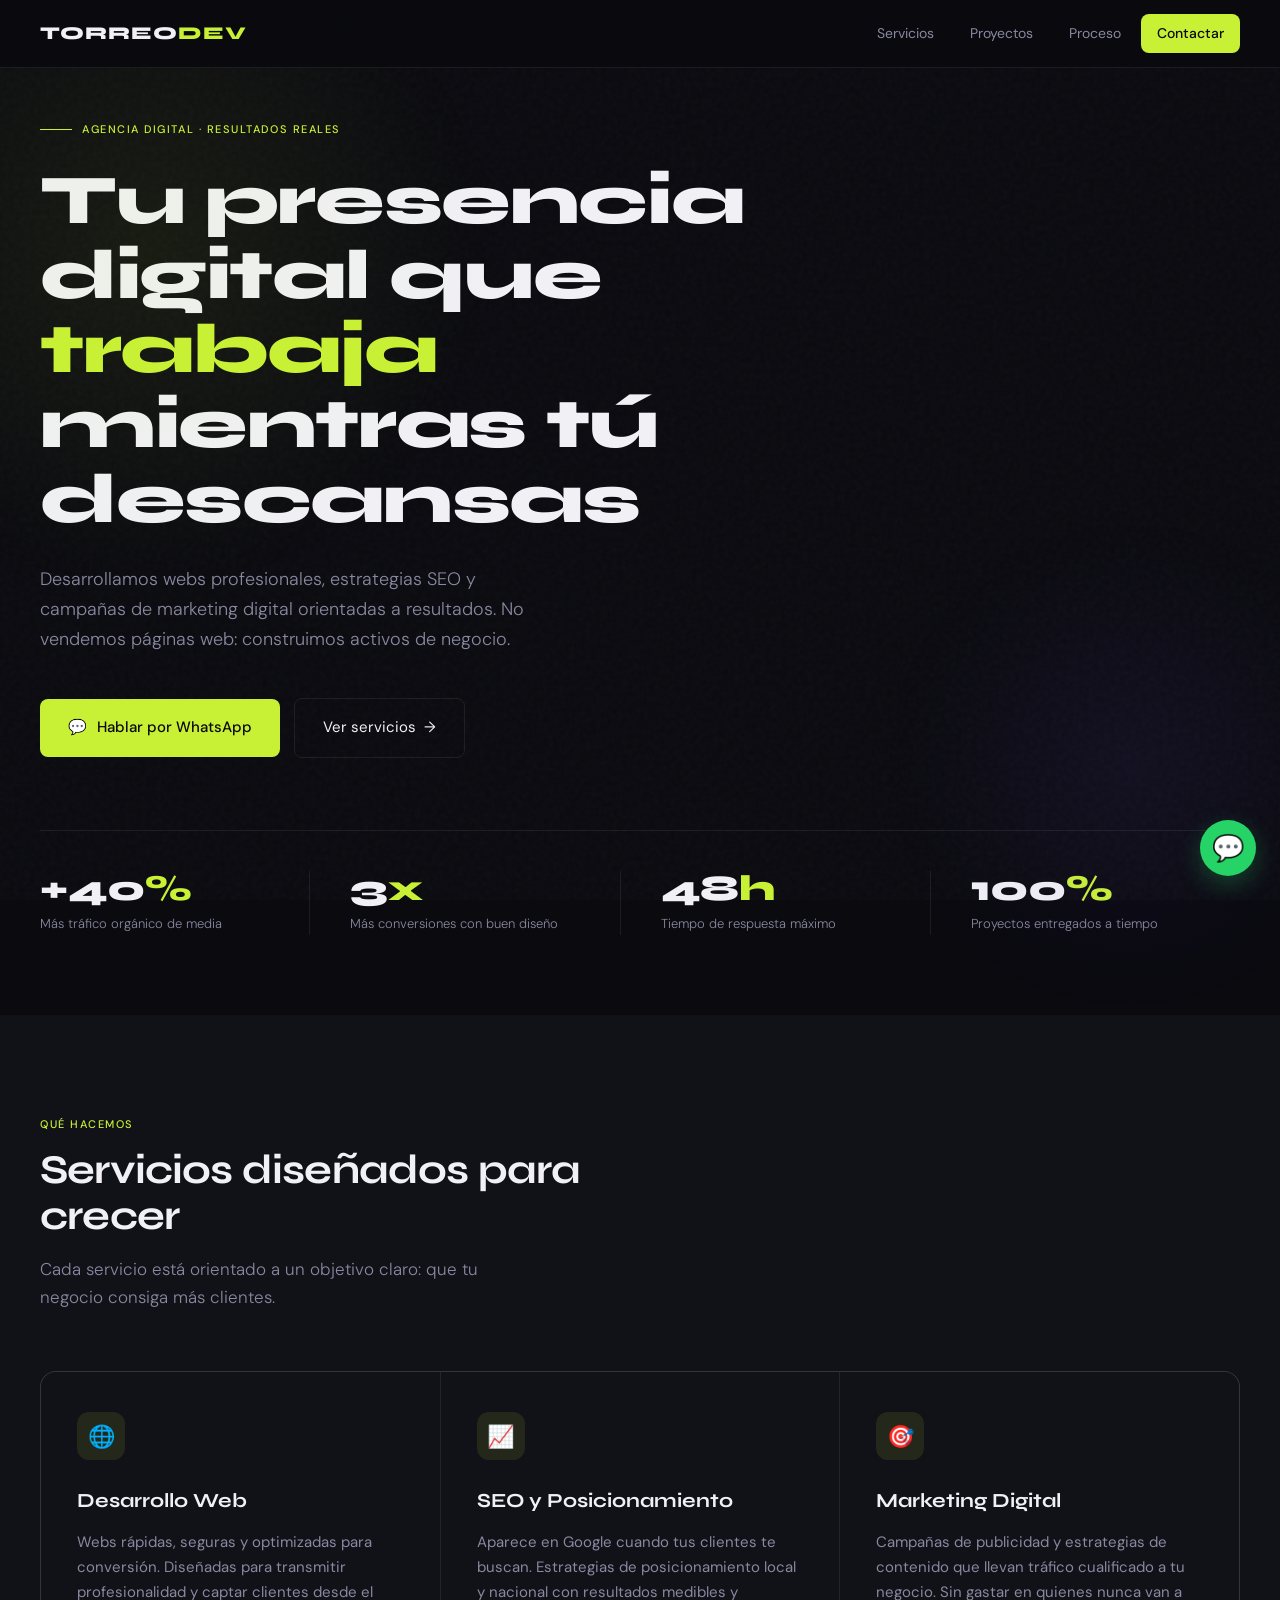
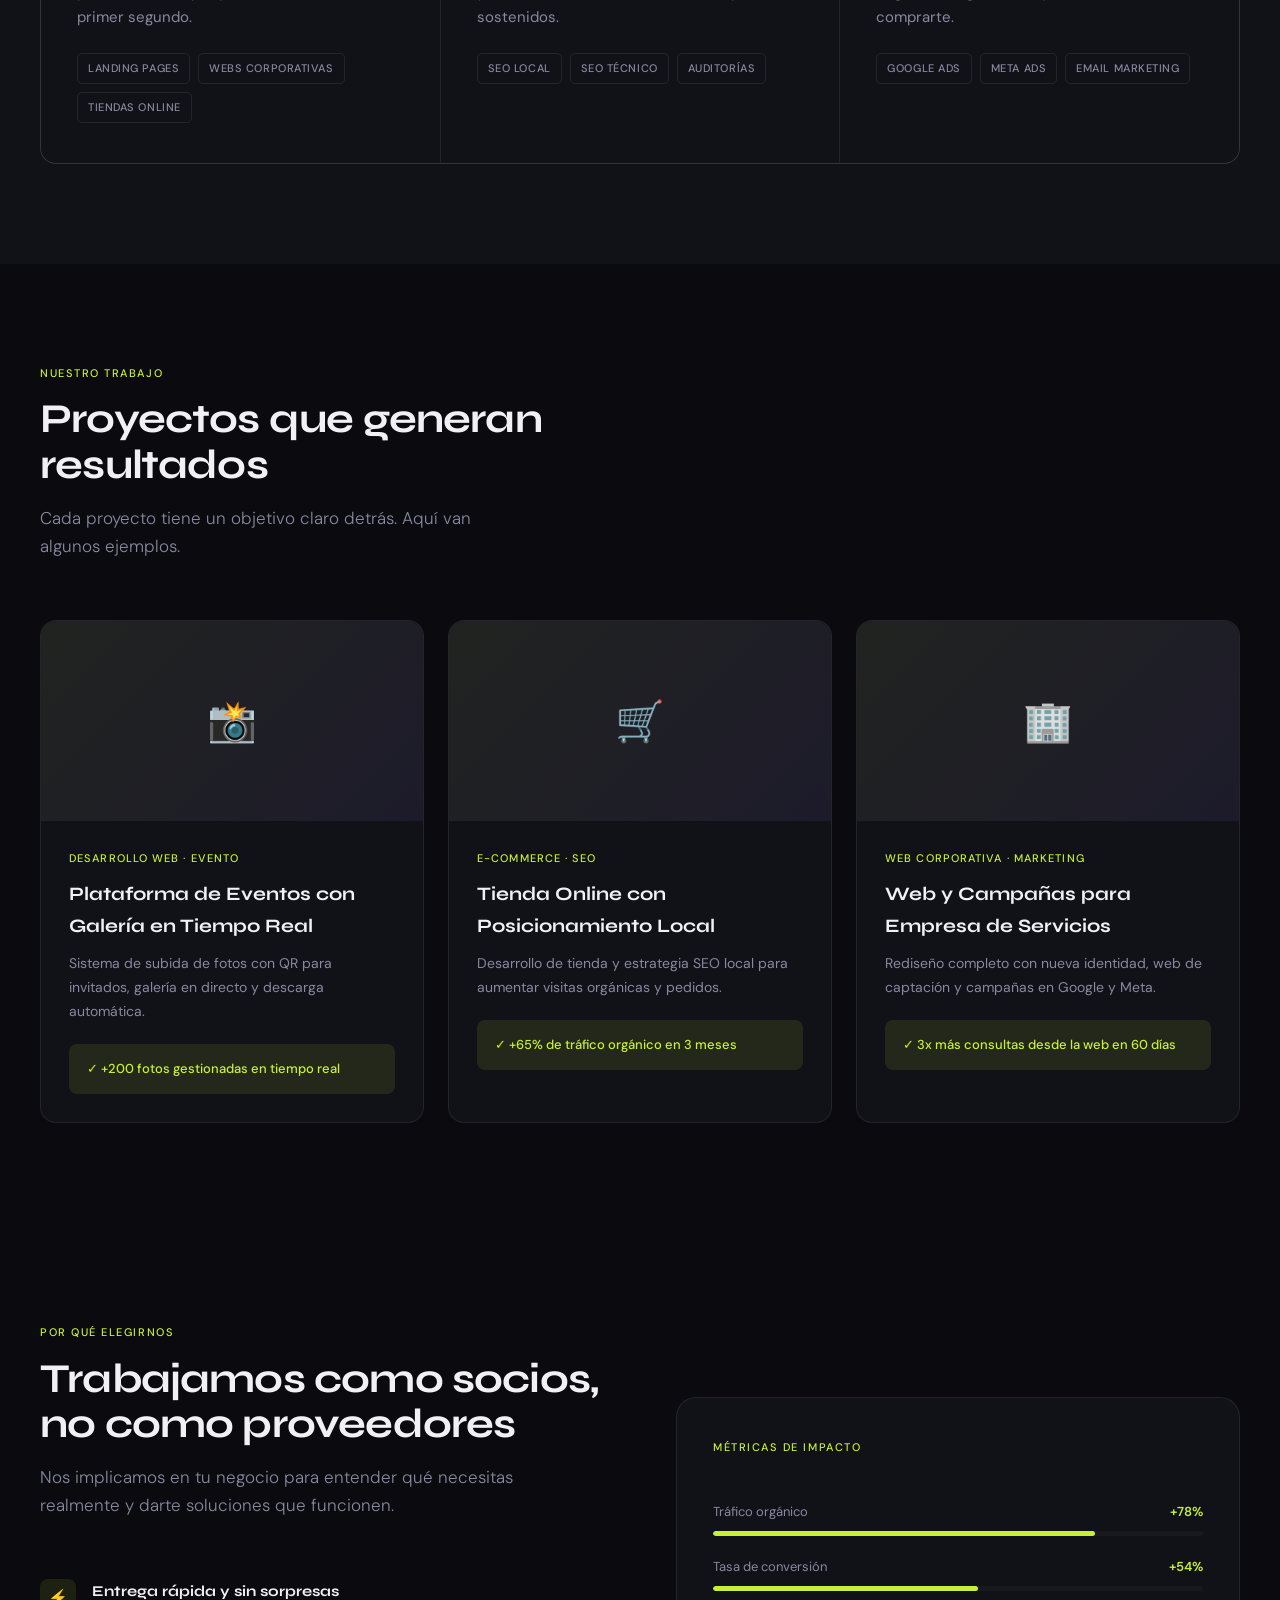
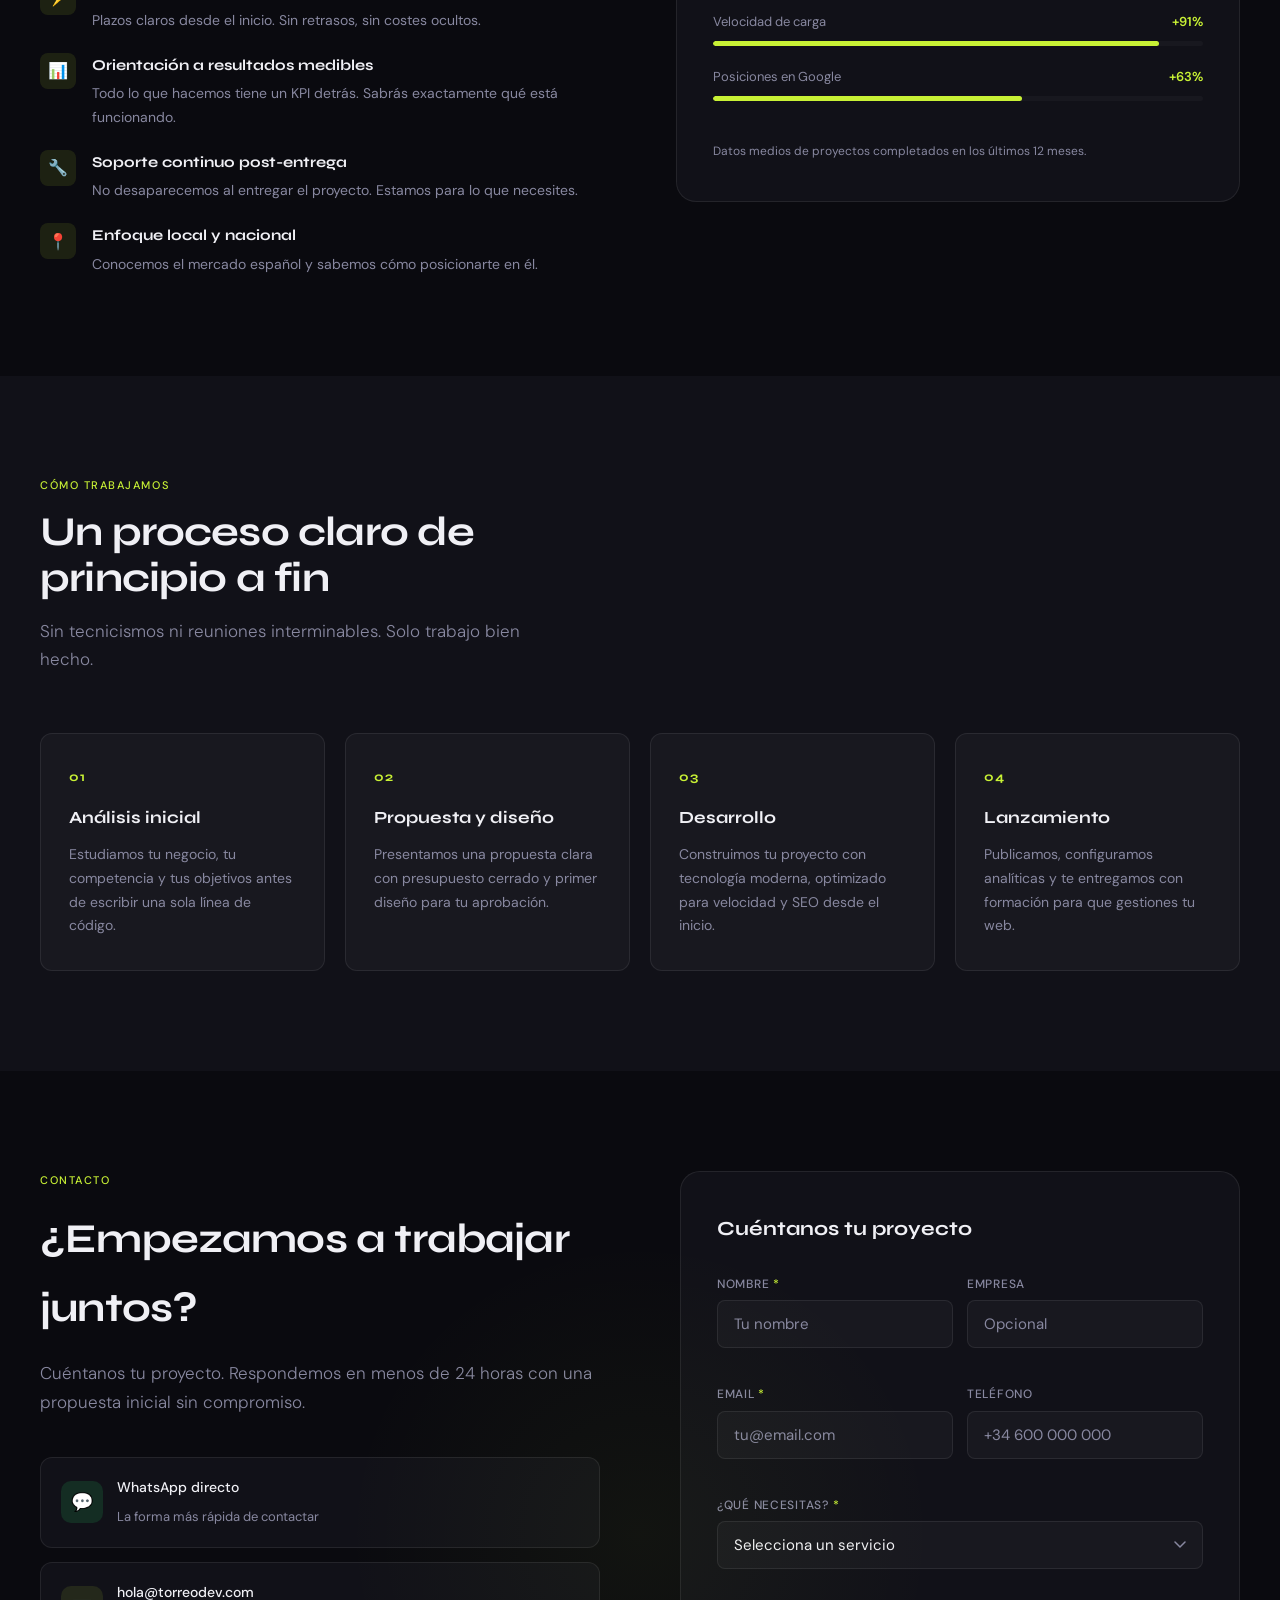
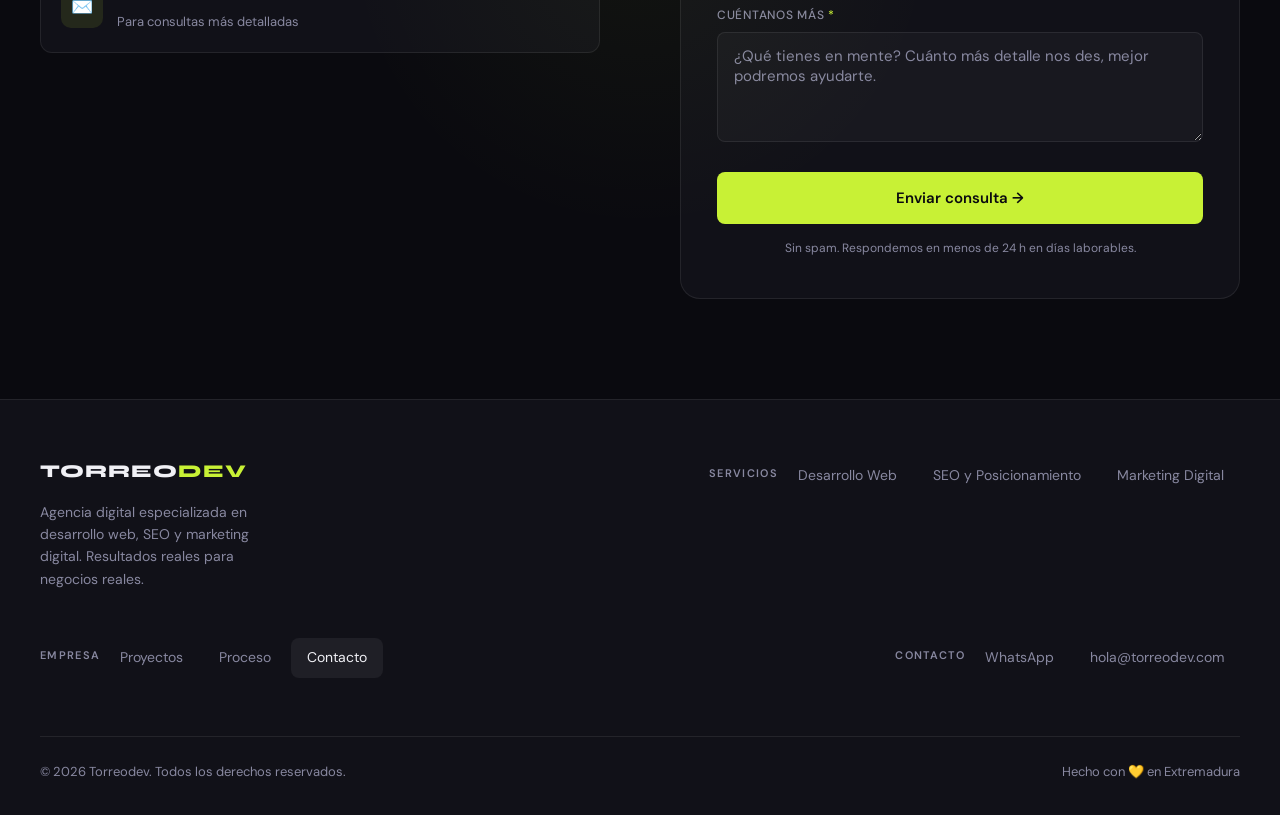
==== index.html @ 1ab50b94 "first commit" ====
<!doctype html>
<html lang="es">
  <head>
    <meta charset="UTF-8" />
    <meta
      name="viewport"
      content="width=device-width, initial-scale=1.0"
    />

    <!-- ═══════════════════════════════════════
       SEO BÁSICO
  ════════════════════════════════════════ -->
    <title>
      Torreodev | Desarrollo Web, SEO y Marketing Digital en Extremadura
    </title>
    <meta
      name="description"
      content="Agencia digital en Extremadura especializada en desarrollo web profesional, SEO y marketing digital. Webs que generan clientes reales para tu negocio."
    />
    <meta
      name="keywords"
      content="desarrollo web Extremadura, SEO Extremadura, diseño web profesional, marketing digital, páginas web empresas"
    />
    <meta
      name="author"
      content="Torreodev"
    />
    <meta
      name="robots"
      content="index, follow"
    />
    <link
      rel="canonical"
      href="https://torreodev.com/"
    />

    <!-- ═══════════════════════════════════════
       OPEN GRAPH (redes sociales / WhatsApp)
  ════════════════════════════════════════ -->
    <meta
      property="og:type"
      content="website"
    />
    <meta
      property="og:url"
      content="https://torreodev.com/"
    />
    <meta
      property="og:title"
      content="Torreodev | Desarrollo Web, SEO y Marketing Digital"
    />
    <meta
      property="og:description"
      content="Webs profesionales, estrategias SEO y campañas de marketing que convierten visitas en clientes."
    />
    <meta
      property="og:image"
      content="https://torreodev.com/img/og-image.jpg"
    />
    <meta
      property="og:locale"
      content="es_ES"
    />
    <meta
      property="og:site_name"
      content="Torreodev"
    />

    <!-- ═══════════════════════════════════════
       TWITTER CARD
  ════════════════════════════════════════ -->
    <meta
      name="twitter:card"
      content="summary_large_image"
    />
    <meta
      name="twitter:title"
      content="Torreodev | Desarrollo Web, SEO y Marketing Digital"
    />
    <meta
      name="twitter:description"
      content="Webs profesionales, SEO y marketing digital en Extremadura."
    />
    <meta
      name="twitter:image"
      content="https://torreodev.com/img/og-image.jpg"
    />

    <!-- ═══════════════════════════════════════
       DATOS ESTRUCTURADOS (Schema.org)
       Google los usa para mostrar info rica
  ════════════════════════════════════════ -->
    <script type="application/ld+json">
      {
        "@context": "https://schema.org",
        "@type": "ProfessionalService",
        "name": "Torreodev",
        "description": "Agencia digital especializada en desarrollo web, SEO y marketing digital en Extremadura.",
        "url": "https://torreodev.com",
        "telephone": "+34600000000",
        "email": "hola@torreodev.com",
        "address": {
          "@type": "PostalAddress",
          "addressRegion": "Extremadura",
          "addressCountry": "ES"
        },
        "areaServed": "ES",
        "serviceType": ["Desarrollo Web", "SEO", "Marketing Digital"],
        "priceRange": "€€"
      }
    </script>

    <!-- ═══════════════════════════════════════
       FAVICON (cuando tengas el archivo)
  ════════════════════════════════════════ -->
    <link
      rel="icon"
      type="image/svg+xml"
      href="/img/favicon.svg"
    />
    <meta
      name="theme-color"
      content="#0a0a0f"
    />

    <!-- ═══════════════════════════════════════
       FUENTES (solo los pesos que usamos)
  ════════════════════════════════════════ -->
    <link
      rel="preconnect"
      href="https://fonts.googleapis.com"
    />
    <link
      rel="preconnect"
      href="https://fonts.gstatic.com"
      crossorigin
    />
    <link
      href="https://fonts.googleapis.com/css2?family=Syne:wght@700;800&family=DM+Sans:opsz,wght@9..40,300;9..40,400;9..40,500&display=swap"
      rel="stylesheet"
    />

    <!-- CSS -->
    <link
      rel="stylesheet"
      href="css/styles.css"
    />
  </head>
  <body>
    <!-- ═══════════════════════════
       HEADER
  ════════════════════════════ -->
    <header role="banner">
      <a
        href="/"
        class="logo"
        aria-label="Torreodev - Inicio"
        >TORREO<span>DEV</span></a
      >
      <nav
        role="navigation"
        aria-label="Navegación principal"
      >
        <a href="#servicios">Servicios</a>
        <a href="#proyectos">Proyectos</a>
        <a href="#proceso">Proceso</a>
        <a
          href="#contacto"
          class="nav-cta"
          >Contactar</a
        >
      </nav>
      <button
        class="hamburger"
        id="hamburger"
        aria-label="Abrir menú"
        aria-expanded="false"
        aria-controls="mobile-menu"
      >
        <span></span><span></span><span></span>
      </button>
    </header>

    <div
      class="mobile-menu"
      id="mobile-menu"
      role="navigation"
      aria-label="Menú móvil"
    >
      <a href="#servicios">Servicios</a>
      <a href="#proyectos">Proyectos</a>
      <a href="#proceso">Proceso</a>
      <a
        href="#contacto"
        class="mobile-cta"
        >Solicitar presupuesto</a
      >
    </div>

    <!-- ═══════════════════════════
       HERO
  ════════════════════════════ -->
    <section
      class="hero"
      aria-labelledby="hero-title"
    >
      <div
        class="hero-glow"
        aria-hidden="true"
      ></div>
      <div
        class="hero-glow2"
        aria-hidden="true"
      ></div>

      <div
        class="hero-label"
        aria-hidden="true"
      >
        Agencia digital · Resultados reales
      </div>

      <h1 id="hero-title">
        Tu presencia digital que <em>trabaja</em><br />mientras tú descansas
      </h1>

      <p class="hero-desc">
        Desarrollamos webs profesionales, estrategias SEO y campañas de
        marketing digital orientadas a resultados. No vendemos páginas web:
        construimos activos de negocio.
      </p>

      <div class="hero-actions">
        <a
          href="https://wa.me/34600000000"
          class="btn-primary"
          target="_blank"
          rel="noopener"
        >
          <span aria-hidden="true">💬</span> Hablar por WhatsApp
        </a>
        <a
          href="#servicios"
          class="btn-ghost"
          >Ver servicios <span aria-hidden="true">→</span></a
        >
      </div>

      <div
        class="stats-bar"
        aria-label="Métricas clave"
      >
        <div class="stat">
          <div class="stat-num">+40<span>%</span></div>
          <div class="stat-label">Más tráfico orgánico de media</div>
        </div>
        <div class="stat">
          <div class="stat-num">3<span>x</span></div>
          <div class="stat-label">Más conversiones con buen diseño</div>
        </div>
        <div class="stat">
          <div class="stat-num">48<span>h</span></div>
          <div class="stat-label">Tiempo de respuesta máximo</div>
        </div>
        <div class="stat">
          <div class="stat-num">100<span>%</span></div>
          <div class="stat-label">Proyectos entregados a tiempo</div>
        </div>
      </div>
    </section>

    <!-- ═══════════════════════════
       SERVICIOS
  ════════════════════════════ -->
    <section
      id="servicios"
      aria-labelledby="servicios-title"
    >
      <div class="section-label">Qué hacemos</div>
      <h2
        class="section-title"
        id="servicios-title"
      >
        Servicios diseñados para crecer
      </h2>
      <p class="section-subtitle">
        Cada servicio está orientado a un objetivo claro: que tu negocio consiga
        más clientes.
      </p>

      <div class="services-grid reveal">
        <article class="service-card">
          <div
            class="service-icon"
            aria-hidden="true"
          >
            🌐
          </div>
          <h3>Desarrollo Web</h3>
          <p>
            Webs rápidas, seguras y optimizadas para conversión. Diseñadas para
            transmitir profesionalidad y captar clientes desde el primer
            segundo.
          </p>
          <div class="service-tags">
            <span class="tag">Landing pages</span>
            <span class="tag">Webs corporativas</span>
            <span class="tag">Tiendas online</span>
          </div>
        </article>

        <article class="service-card">
          <div
            class="service-icon"
            aria-hidden="true"
          >
            📈
          </div>
          <h3>SEO y Posicionamiento</h3>
          <p>
            Aparece en Google cuando tus clientes te buscan. Estrategias de
            posicionamiento local y nacional con resultados medibles y
            sostenidos.
          </p>
          <div class="service-tags">
            <span class="tag">SEO local</span>
            <span class="tag">SEO técnico</span>
            <span class="tag">Auditorías</span>
          </div>
        </article>

        <article class="service-card">
          <div
            class="service-icon"
            aria-hidden="true"
          >
            🎯
          </div>
          <h3>Marketing Digital</h3>
          <p>
            Campañas de publicidad y estrategias de contenido que llevan tráfico
            cualificado a tu negocio. Sin gastar en quienes nunca van a
            comprarte.
          </p>
          <div class="service-tags">
            <span class="tag">Google Ads</span>
            <span class="tag">Meta Ads</span>
            <span class="tag">Email marketing</span>
          </div>
        </article>
      </div>
    </section>

    <!-- ═══════════════════════════
       PROYECTOS
  ════════════════════════════ -->
    <section
      id="proyectos"
      aria-labelledby="proyectos-title"
    >
      <div class="section-label">Nuestro trabajo</div>
      <h2
        class="section-title"
        id="proyectos-title"
      >
        Proyectos que generan resultados
      </h2>
      <p class="section-subtitle">
        Cada proyecto tiene un objetivo claro detrás. Aquí van algunos ejemplos.
      </p>

      <div class="projects-grid">
        <article class="project-card reveal">
          <div
            class="project-image"
            aria-hidden="true"
          >
            <div class="project-image-overlay"></div>
            <span>📸</span>
          </div>
          <div class="project-body">
            <div class="project-type">Desarrollo Web · Evento</div>
            <h3>Plataforma de Eventos con Galería en Tiempo Real</h3>
            <p>
              Sistema de subida de fotos con QR para invitados, galería en
              directo y descarga automática.
            </p>
            <div class="project-result">
              ✓ +200 fotos gestionadas en tiempo real
            </div>
          </div>
        </article>

        <article class="project-card reveal reveal-delay-1">
          <div
            class="project-image"
            aria-hidden="true"
          >
            <div class="project-image-overlay"></div>
            <span>🛒</span>
          </div>
          <div class="project-body">
            <div class="project-type">E-commerce · SEO</div>
            <h3>Tienda Online con Posicionamiento Local</h3>
            <p>
              Desarrollo de tienda y estrategia SEO local para aumentar visitas
              orgánicas y pedidos.
            </p>
            <div class="project-result">
              ✓ +65% de tráfico orgánico en 3 meses
            </div>
          </div>
        </article>

        <article class="project-card reveal reveal-delay-2">
          <div
            class="project-image"
            aria-hidden="true"
          >
            <div class="project-image-overlay"></div>
            <span>🏢</span>
          </div>
          <div class="project-body">
            <div class="project-type">Web Corporativa · Marketing</div>
            <h3>Web y Campañas para Empresa de Servicios</h3>
            <p>
              Rediseño completo con nueva identidad, web de captación y campañas
              en Google y Meta.
            </p>
            <div class="project-result">
              ✓ 3x más consultas desde la web en 60 días
            </div>
          </div>
        </article>
      </div>
    </section>

    <!-- ═══════════════════════════
       POR QUÉ ELEGIRNOS
  ════════════════════════════ -->
    <section aria-labelledby="why-title">
      <div class="why-grid">
        <div>
          <div class="section-label">Por qué elegirnos</div>
          <h2
            class="section-title"
            id="why-title"
          >
            Trabajamos como socios, no como proveedores
          </h2>
          <p class="section-subtitle">
            Nos implicamos en tu negocio para entender qué necesitas realmente y
            darte soluciones que funcionen.
          </p>
          <ul
            class="why-list"
            role="list"
          >
            <li class="why-item reveal">
              <div
                class="why-icon"
                aria-hidden="true"
              >
                ⚡
              </div>
              <div>
                <h3>Entrega rápida y sin sorpresas</h3>
                <p>
                  Plazos claros desde el inicio. Sin retrasos, sin costes
                  ocultos.
                </p>
              </div>
            </li>
            <li class="why-item reveal reveal-delay-1">
              <div
                class="why-icon"
                aria-hidden="true"
              >
                📊
              </div>
              <div>
                <h3>Orientación a resultados medibles</h3>
                <p>
                  Todo lo que hacemos tiene un KPI detrás. Sabrás exactamente
                  qué está funcionando.
                </p>
              </div>
            </li>
            <li class="why-item reveal reveal-delay-2">
              <div
                class="why-icon"
                aria-hidden="true"
              >
                🔧
              </div>
              <div>
                <h3>Soporte continuo post-entrega</h3>
                <p>
                  No desaparecemos al entregar el proyecto. Estamos para lo que
                  necesites.
                </p>
              </div>
            </li>
            <li class="why-item reveal reveal-delay-3">
              <div
                class="why-icon"
                aria-hidden="true"
              >
                📍
              </div>
              <div>
                <h3>Enfoque local y nacional</h3>
                <p>
                  Conocemos el mercado español y sabemos cómo posicionarte en
                  él.
                </p>
              </div>
            </li>
          </ul>
        </div>

        <div
          class="why-visual reveal"
          aria-label="Métricas de impacto"
        >
          <div
            class="section-label"
            style="margin-bottom: 24px"
          >
            Métricas de impacto
          </div>
          <div class="metric-row">
            <div class="metric-label">
              <span>Tráfico orgánico</span><span>+78%</span>
            </div>
            <div class="metric-bar">
              <div
                class="metric-fill"
                style="--w: 78%"
              ></div>
            </div>
          </div>
          <div class="metric-row">
            <div class="metric-label">
              <span>Tasa de conversión</span><span>+54%</span>
            </div>
            <div class="metric-bar">
              <div
                class="metric-fill"
                style="--w: 54%"
              ></div>
            </div>
          </div>
          <div class="metric-row">
            <div class="metric-label">
              <span>Velocidad de carga</span><span>+91%</span>
            </div>
            <div class="metric-bar">
              <div
                class="metric-fill"
                style="--w: 91%"
              ></div>
            </div>
          </div>
          <div class="metric-row">
            <div class="metric-label">
              <span>Posiciones en Google</span><span>+63%</span>
            </div>
            <div class="metric-bar">
              <div
                class="metric-fill"
                style="--w: 63%"
              ></div>
            </div>
          </div>
          <p style="font-size: 12px; color: var(--muted); margin-top: 20px">
            Datos medios de proyectos completados en los últimos 12 meses.
          </p>
        </div>
      </div>
    </section>

    <!-- ═══════════════════════════
       PROCESO
  ════════════════════════════ -->
    <section
      id="proceso"
      aria-labelledby="proceso-title"
    >
      <div class="section-label">Cómo trabajamos</div>
      <h2
        class="section-title"
        id="proceso-title"
      >
        Un proceso claro de principio a fin
      </h2>
      <p class="section-subtitle">
        Sin tecnicismos ni reuniones interminables. Solo trabajo bien hecho.
      </p>

      <ol
        class="process-grid"
        role="list"
      >
        <li class="process-step reveal">
          <h3>Análisis inicial</h3>
          <p>
            Estudiamos tu negocio, tu competencia y tus objetivos antes de
            escribir una sola línea de código.
          </p>
        </li>
        <li class="process-step reveal reveal-delay-1">
          <h3>Propuesta y diseño</h3>
          <p>
            Presentamos una propuesta clara con presupuesto cerrado y primer
            diseño para tu aprobación.
          </p>
        </li>
        <li class="process-step reveal reveal-delay-2">
          <h3>Desarrollo</h3>
          <p>
            Construimos tu proyecto con tecnología moderna, optimizado para
            velocidad y SEO desde el inicio.
          </p>
        </li>
        <li class="process-step reveal reveal-delay-3">
          <h3>Lanzamiento</h3>
          <p>
            Publicamos, configuramos analíticas y te entregamos con formación
            para que gestiones tu web.
          </p>
        </li>
      </ol>
    </section>

    <!-- ═══════════════════════════
       CONTACTO
  ════════════════════════════ -->
    <section
      id="contacto"
      aria-labelledby="contacto-title"
    >
      <div class="contact-wrapper">
        <div class="contact-info reveal">
          <div class="section-label">Contacto</div>
          <h2 id="contacto-title">¿Empezamos a trabajar juntos?</h2>
          <p>
            Cuéntanos tu proyecto. Respondemos en menos de 24 horas con una
            propuesta inicial sin compromiso.
          </p>
          <div class="contact-methods">
            <a
              href="https://wa.me/34600000000"
              class="contact-method"
              target="_blank"
              rel="noopener"
              aria-label="Contactar por WhatsApp"
            >
              <div
                class="method-icon wa"
                aria-hidden="true"
              >
                💬
              </div>
              <div class="method-text">
                <strong>WhatsApp directo</strong>
                <span>La forma más rápida de contactar</span>
              </div>
            </a>
            <a
              href="mailto:hola@torreodev.com"
              class="contact-method"
              aria-label="Enviar email a hola@torreodev.com"
            >
              <div
                class="method-icon mail"
                aria-hidden="true"
              >
                ✉️
              </div>
              <div class="method-text">
                <strong>hola@torreodev.com</strong>
                <span>Para consultas más detalladas</span>
              </div>
            </a>
          </div>
        </div>

        <!-- FORMULARIO FORMSPREE + HONEYPOT + RATE LIMIT -->
        <div class="contact-form reveal reveal-delay-1">
          <h3>Cuéntanos tu proyecto</h3>

          <form
            id="contact-form"
            novalidate
            aria-label="Formulario de contacto"
          >
            <!-- HONEYPOT: campo invisible que los bots rellenan pero los humanos no -->
            <div
              class="hp-field"
              aria-hidden="true"
            >
              <label for="website">No rellenar</label>
              <input
                type="text"
                id="website"
                name="website"
                tabindex="-1"
                autocomplete="off"
              />
            </div>

            <!-- TIMESTAMP: detecta envíos demasiado rápidos (bots) -->
            <input
              type="hidden"
              id="form-timestamp"
              name="_timestamp"
            />

            <!-- Campos reales -->
            <div class="form-grid">
              <div class="form-group">
                <label for="nombre"
                  >Nombre
                  <span
                    class="required"
                    aria-hidden="true"
                    >*</span
                  ></label
                >
                <input
                  type="text"
                  id="nombre"
                  name="nombre"
                  placeholder="Tu nombre"
                  required
                  autocomplete="given-name"
                />
                <span
                  class="field-error"
                  role="alert"
                  aria-live="polite"
                ></span>
              </div>

              <div class="form-group">
                <label for="empresa">Empresa</label>
                <input
                  type="text"
                  id="empresa"
                  name="empresa"
                  placeholder="Opcional"
                  autocomplete="organization"
                />
              </div>

              <div class="form-group">
                <label for="email"
                  >Email
                  <span
                    class="required"
                    aria-hidden="true"
                    >*</span
                  ></label
                >
                <input
                  type="email"
                  id="email"
                  name="email"
                  placeholder="tu@email.com"
                  required
                  autocomplete="email"
                />
                <span
                  class="field-error"
                  role="alert"
                  aria-live="polite"
                ></span>
              </div>

              <div class="form-group">
                <label for="telefono">Teléfono</label>
                <input
                  type="tel"
                  id="telefono"
                  name="telefono"
                  placeholder="+34 600 000 000"
                  autocomplete="tel"
                />
              </div>

              <div class="form-group full">
                <label for="servicio"
                  >¿Qué necesitas?
                  <span
                    class="required"
                    aria-hidden="true"
                    >*</span
                  ></label
                >
                <select
                  id="servicio"
                  name="servicio"
                  required
                >
                  <option value="">Selecciona un servicio</option>
                  <option value="desarrollo-web">Desarrollo web</option>
                  <option value="seo">SEO y posicionamiento</option>
                  <option value="marketing">Marketing digital</option>
                  <option value="paquete">Paquete completo</option>
                  <option value="sin-definir">No lo tengo claro aún</option>
                </select>
                <span
                  class="field-error"
                  role="alert"
                  aria-live="polite"
                ></span>
              </div>

              <div class="form-group full">
                <label for="mensaje"
                  >Cuéntanos más
                  <span
                    class="required"
                    aria-hidden="true"
                    >*</span
                  ></label
                >
                <textarea
                  id="mensaje"
                  name="mensaje"
                  placeholder="¿Qué tienes en mente? Cuánto más detalle nos des, mejor podremos ayudarte."
                  required
                  minlength="20"
                ></textarea>
                <span
                  class="field-error"
                  role="alert"
                  aria-live="polite"
                ></span>
              </div>
            </div>

            <button
              type="submit"
              class="btn-submit"
              id="btn-submit"
            >
              <span id="btn-text">Enviar consulta →</span>
              <span
                id="btn-loading"
                hidden
                aria-hidden="true"
                >Enviando…</span
              >
            </button>

            <p class="form-notice">
              Sin spam. Respondemos en menos de 24 h en días laborables.
            </p>
            <div
              class="form-error-global"
              id="form-error-global"
              role="alert"
              aria-live="assertive"
              hidden
            ></div>
          </form>

          <!-- Estado de éxito -->
          <div
            class="form-success"
            id="form-success"
            hidden
            aria-live="polite"
          >
            <div
              class="form-success-icon"
              aria-hidden="true"
            >
              ✓
            </div>
            <h4>¡Mensaje recibido!</h4>
            <p>
              Te contactaremos en menos de 24 horas. Si lo necesitas antes,
              escríbenos por WhatsApp.
            </p>
            <a
              href="https://wa.me/34600000000"
              class="btn-primary"
              target="_blank"
              rel="noopener"
              >Ir al WhatsApp</a
            >
          </div>
        </div>
      </div>
    </section>

    <!-- ═══════════════════════════
       FOOTER
  ════════════════════════════ -->
    <footer role="contentinfo">
      <div class="footer-top">
        <div class="footer-brand">
          <a
            href="/"
            class="logo"
            aria-label="Torreodev - Inicio"
            >TORREO<span>DEV</span></a
          >
          <p>
            Agencia digital especializada en desarrollo web, SEO y marketing
            digital. Resultados reales para negocios reales.
          </p>
        </div>
        <nav
          class="footer-links"
          aria-label="Servicios"
        >
          <h4>Servicios</h4>
          <a href="#servicios">Desarrollo Web</a>
          <a href="#servicios">SEO y Posicionamiento</a>
          <a href="#servicios">Marketing Digital</a>
        </nav>
        <nav
          class="footer-links"
          aria-label="Empresa"
        >
          <h4>Empresa</h4>
          <a href="#proyectos">Proyectos</a>
          <a href="#proceso">Proceso</a>
          <a href="#contacto">Contacto</a>
        </nav>
        <nav
          class="footer-links"
          aria-label="Contacto"
        >
          <h4>Contacto</h4>
          <a
            href="https://wa.me/34600000000"
            target="_blank"
            rel="noopener"
            >WhatsApp</a
          >
          <a href="mailto:hola@torreodev.com">hola@torreodev.com</a>
        </nav>
      </div>
      <div class="footer-bottom">
        <p>
          © <span id="year"></span> Torreodev. Todos los derechos reservados.
        </p>
        <p>Hecho con 💛 en Extremadura</p>
      </div>
    </footer>

    <!-- WhatsApp flotante -->
    <div
      class="wa-bubble"
      aria-label="Contactar por WhatsApp"
    >
      <span
        class="wa-label"
        aria-hidden="true"
        >¿Hablamos por WhatsApp?</span
      >
      <a
        href="https://wa.me/34600000000"
        class="wa-btn"
        target="_blank"
        rel="noopener"
        aria-label="Abrir WhatsApp"
        >💬</a
      >
    </div>

    <!-- JS -->
    <script src="js/main.js"></script>
  </body>
</html>
---- css/styles.css ----
/* ══════════════════════════════════════════
   TORREODEV — styles.css
   Organización:
   1. Variables y reset
   2. Header y navegación
   3. Hero
   4. Secciones compartidas
   5. Servicios
   6. Proyectos
   7. Por qué elegirnos
   8. Proceso
   9. Contacto y formulario
   10. Footer
   11. WhatsApp flotante
   12. Animaciones
   13. Responsive
══════════════════════════════════════════ */

/* ─────────────────────────────────────────
   1. VARIABLES Y RESET
───────────────────────────────────────── */
:root {
  --accent:       #c8f135;
  --accent-dim:   rgba(200, 241, 53, 0.10);
  --accent-mid:   rgba(200, 241, 53, 0.30);
  --bg:           #0a0a0f;
  --bg2:          #111118;
  --bg3:          #18181f;
  --border:       rgba(255, 255, 255, 0.08);
  --border-hover: rgba(200, 241, 53, 0.28);
  --text:         #f0f0f5;
  --muted:        #8888a0;
  --font-display: 'Syne', sans-serif;
  --font-body:    'DM Sans', sans-serif;
  --radius-sm:    8px;
  --radius-md:    12px;
  --radius-lg:    16px;
  --radius-xl:    20px;
}

*, *::before, *::after {
  margin: 0;
  padding: 0;
  box-sizing: border-box;
}

html { scroll-behavior: smooth; }

body {
  background: var(--bg);
  color: var(--text);
  font-family: var(--font-body);
  font-size: 16px;
  line-height: 1.7;
  overflow-x: hidden;
}

/* Textura de grano sutil */
body::before {
  content: '';
  position: fixed;
  inset: 0;
  background-image: url("data:image/svg+xml,%3Csvg viewBox='0 0 200 200' xmlns='http://www.w3.org/2000/svg'%3E%3Cfilter id='n'%3E%3CfeTurbulence type='fractalNoise' baseFrequency='0.85' numOctaves='4' stitchTiles='stitch'/%3E%3C/filter%3E%3Crect width='100%25' height='100%25' filter='url(%23n)' opacity='0.035'/%3E%3C/svg%3E");
  pointer-events: none;
  z-index: 0;
}

img { max-width: 100%; display: block; }
a  { color: inherit; }

/* ─────────────────────────────────────────
   2. HEADER Y NAVEGACIÓN
───────────────────────────────────────── */
header {
  position: fixed;
  top: 0; left: 0; right: 0;
  z-index: 900;
  display: flex;
  align-items: center;
  justify-content: space-between;
  padding: 0 40px;
  height: 68px;
  background: rgba(10, 10, 15, 0.85);
  backdrop-filter: blur(20px);
  border-bottom: 1px solid var(--border);
}

.logo {
  font-family: var(--font-display);
  font-size: 18px;
  font-weight: 800;
  letter-spacing: 0.06em;
  text-decoration: none;
  color: var(--text);
}

.logo span { color: var(--accent); }

nav {
  display: flex;
  gap: 4px;
  align-items: center;
}

nav a {
  font-size: 14px;
  color: var(--muted);
  text-decoration: none;
  padding: 8px 16px;
  border-radius: var(--radius-sm);
  transition: color 0.2s, background 0.2s;
}

nav a:hover,
nav a.active {
  color: var(--text);
  background: rgba(255, 255, 255, 0.06);
}

.nav-cta {
  background: var(--accent) !important;
  color: #0a0a0f !important;
  font-weight: 500;
  transition: opacity 0.2s, transform 0.2s !important;
}

.nav-cta:hover {
  opacity: 0.88;
  transform: translateY(-1px);
  background: var(--accent) !important;
}

/* Hamburger */
.hamburger {
  display: none;
  flex-direction: column;
  gap: 5px;
  cursor: pointer;
  padding: 8px;
  background: none;
  border: none;
}

.hamburger span {
  display: block;
  width: 22px;
  height: 1.5px;
  background: var(--text);
  transition: transform 0.3s, opacity 0.3s;
}

.hamburger.open span:nth-child(1) { transform: translateY(6.5px) rotate(45deg); }
.hamburger.open span:nth-child(2) { opacity: 0; }
.hamburger.open span:nth-child(3) { transform: translateY(-6.5px) rotate(-45deg); }

/* Menú móvil */
.mobile-menu {
  display: none;
  position: fixed;
  top: 68px; left: 0; right: 0;
  background: rgba(10, 10, 15, 0.97);
  backdrop-filter: blur(20px);
  border-bottom: 1px solid var(--border);
  padding: 20px 24px 28px;
  z-index: 899;
  flex-direction: column;
  gap: 4px;
}

.mobile-menu.open { display: flex; }

.mobile-menu a {
  font-size: 16px;
  color: var(--muted);
  text-decoration: none;
  padding: 12px 0;
  border-bottom: 1px solid var(--border);
  transition: color 0.2s;
}

.mobile-menu a:last-child { border-bottom: none; }
.mobile-menu a:hover { color: var(--text); }

.mobile-cta {
  margin-top: 12px;
  background: var(--accent) !important;
  color: #0a0a0f !important;
  font-weight: 500;
  padding: 14px 0 !important;
  text-align: center;
  border-radius: 10px;
  border: none !important;
}

/* ─────────────────────────────────────────
   3. HERO
───────────────────────────────────────── */
.hero {
  position: relative;
  min-height: 100vh;
  display: flex;
  flex-direction: column;
  justify-content: center;
  padding: 120px 40px 80px;
  overflow: hidden;
}

.hero-glow {
  position: absolute;
  width: 700px; height: 700px;
  border-radius: 50%;
  background: radial-gradient(circle, rgba(200, 241, 53, 0.07) 0%, transparent 70%);
  top: -100px; left: -200px;
  pointer-events: none;
}

.hero-glow2 {
  position: absolute;
  width: 500px; height: 500px;
  border-radius: 50%;
  background: radial-gradient(circle, rgba(120, 80, 255, 0.07) 0%, transparent 70%);
  bottom: 0; right: -100px;
  pointer-events: none;
}

.hero-label {
  font-size: 11px;
  font-weight: 500;
  letter-spacing: 0.14em;
  text-transform: uppercase;
  color: var(--accent);
  margin-bottom: 24px;
  display: flex;
  align-items: center;
  gap: 10px;
}

.hero-label::before {
  content: '';
  display: block;
  width: 32px;
  height: 1px;
  background: var(--accent);
}

.hero h1 {
  font-family: var(--font-display);
  font-size: clamp(36px, 5.5vw, 70px);
  font-weight: 800;
  line-height: 1.07;
  letter-spacing: -0.02em;
  max-width: 820px;
  margin-bottom: 28px;
}

.hero h1 em {
  font-style: normal;
  color: var(--accent);
}

.hero-desc {
  font-size: 18px;
  color: var(--muted);
  max-width: 520px;
  margin-bottom: 44px;
  font-weight: 300;
  line-height: 1.65;
}

.hero-actions {
  display: flex;
  gap: 14px;
  flex-wrap: wrap;
  align-items: center;
}

/* Stats */
.stats-bar {
  display: flex;
  margin-top: 72px;
  border-top: 1px solid var(--border);
  padding-top: 40px;
  flex-wrap: wrap;
  gap: 0;
}

.stat {
  flex: 1;
  min-width: 140px;
  padding-right: 40px;
  border-right: 1px solid var(--border);
  margin-right: 40px;
}

.stat:last-child { border-right: none; margin-right: 0; }

.stat-num {
  font-family: var(--font-display);
  font-size: 36px;
  font-weight: 800;
  line-height: 1;
  margin-bottom: 6px;
}

.stat-num span { color: var(--accent); }
.stat-label    { font-size: 13px; color: var(--muted); font-weight: 300; }

/* ─────────────────────────────────────────
   4. SECCIONES COMPARTIDAS
───────────────────────────────────────── */
section { padding: 100px 40px; position: relative; }

.section-label {
  font-size: 11px;
  font-weight: 500;
  letter-spacing: 0.14em;
  text-transform: uppercase;
  color: var(--accent);
  margin-bottom: 14px;
}

.section-title {
  font-family: var(--font-display);
  font-size: clamp(26px, 3.2vw, 44px);
  font-weight: 700;
  letter-spacing: -0.02em;
  line-height: 1.12;
  margin-bottom: 16px;
  max-width: 600px;
}

.section-subtitle {
  font-size: 17px;
  color: var(--muted);
  font-weight: 300;
  max-width: 480px;
  margin-bottom: 60px;
  line-height: 1.65;
}

/* Botones reutilizables */
.btn-primary {
  display: inline-flex;
  align-items: center;
  gap: 10px;
  background: var(--accent);
  color: #0a0a0f;
  font-family: var(--font-body);
  font-size: 15px;
  font-weight: 500;
  padding: 16px 28px;
  border-radius: var(--radius-sm);
  text-decoration: none;
  transition: opacity 0.2s, transform 0.2s, box-shadow 0.2s;
}

.btn-primary:hover {
  opacity: 0.88;
  transform: translateY(-2px);
  box-shadow: 0 12px 28px rgba(200, 241, 53, 0.20);
}

.btn-ghost {
  display: inline-flex;
  align-items: center;
  gap: 8px;
  background: transparent;
  color: var(--text);
  font-family: var(--font-body);
  font-size: 15px;
  padding: 16px 28px;
  border-radius: var(--radius-sm);
  border: 1px solid var(--border);
  text-decoration: none;
  transition: border-color 0.2s, background 0.2s, transform 0.2s;
}

.btn-ghost:hover {
  border-color: rgba(255, 255, 255, 0.2);
  background: rgba(255, 255, 255, 0.04);
  transform: translateY(-2px);
}

/* ─────────────────────────────────────────
   5. SERVICIOS
───────────────────────────────────────── */
#servicios { background: var(--bg2); }

.services-grid {
  display: grid;
  grid-template-columns: repeat(auto-fit, minmax(280px, 1fr));
  gap: 1px;
  background: var(--border);
  border: 1px solid var(--border);
  border-radius: var(--radius-lg);
  overflow: hidden;
}

.service-card {
  background: var(--bg2);
  padding: 40px 36px;
  transition: background 0.3s;
  position: relative;
  overflow: hidden;
}

.service-card::before {
  content: '';
  position: absolute;
  top: 0; left: 0; right: 0;
  height: 2px;
  background: var(--accent);
  transform: scaleX(0);
  transform-origin: left;
  transition: transform 0.3s;
}

.service-card:hover { background: var(--bg3); }
.service-card:hover::before { transform: scaleX(1); }

.service-icon {
  width: 48px; height: 48px;
  background: var(--accent-dim);
  border-radius: var(--radius-md);
  display: flex;
  align-items: center;
  justify-content: center;
  margin-bottom: 24px;
  font-size: 22px;
}

.service-card h3 {
  font-family: var(--font-display);
  font-size: 20px;
  font-weight: 700;
  margin-bottom: 12px;
}

.service-card p {
  font-size: 15px;
  color: var(--muted);
  line-height: 1.65;
}

.service-tags {
  display: flex;
  flex-wrap: wrap;
  gap: 8px;
  margin-top: 24px;
}

.tag {
  font-size: 11px;
  font-weight: 500;
  letter-spacing: 0.05em;
  text-transform: uppercase;
  padding: 5px 10px;
  border-radius: 5px;
  border: 1px solid var(--border);
  color: var(--muted);
}

/* ─────────────────────────────────────────
   6. PROYECTOS
───────────────────────────────────────── */
.projects-grid {
  display: grid;
  grid-template-columns: repeat(auto-fit, minmax(300px, 1fr));
  gap: 24px;
}

.project-card {
  background: var(--bg2);
  border: 1px solid var(--border);
  border-radius: var(--radius-lg);
  overflow: hidden;
  transition: border-color 0.3s, transform 0.3s;
}

.project-card:hover {
  border-color: var(--border-hover);
  transform: translateY(-6px);
}

.project-image {
  width: 100%;
  height: 200px;
  background: var(--bg3);
  display: flex;
  align-items: center;
  justify-content: center;
  font-size: 40px;
  position: relative;
  overflow: hidden;
}

.project-image-overlay {
  position: absolute;
  inset: 0;
  background: linear-gradient(135deg, rgba(200, 241, 53, 0.05), rgba(120, 80, 255, 0.05));
}

.project-body { padding: 28px; }

.project-type {
  font-size: 11px;
  font-weight: 500;
  letter-spacing: 0.1em;
  text-transform: uppercase;
  color: var(--accent);
  margin-bottom: 10px;
}

.project-body h3 {
  font-family: var(--font-display);
  font-size: 19px;
  font-weight: 700;
  margin-bottom: 10px;
}

.project-body p { font-size: 14px; color: var(--muted); }

.project-result {
  margin-top: 20px;
  padding: 14px 18px;
  background: var(--accent-dim);
  border-radius: var(--radius-sm);
  font-size: 13px;
  color: var(--accent);
  font-weight: 500;
}

/* ─────────────────────────────────────────
   7. POR QUÉ ELEGIRNOS
───────────────────────────────────────── */
.why-grid {
  display: grid;
  grid-template-columns: 1fr 1fr;
  gap: 72px;
  align-items: center;
}

.why-list {
  list-style: none;
  display: flex;
  flex-direction: column;
  gap: 20px;
}

.why-item {
  display: flex;
  gap: 16px;
  align-items: flex-start;
}

.why-icon {
  width: 36px; height: 36px;
  min-width: 36px;
  background: var(--accent-dim);
  border-radius: var(--radius-sm);
  display: flex;
  align-items: center;
  justify-content: center;
  font-size: 16px;
}

.why-item h3 {
  font-family: var(--font-display);
  font-size: 15px;
  font-weight: 700;
  margin-bottom: 4px;
}

.why-item p { font-size: 14px; color: var(--muted); }

/* Visual de métricas */
.why-visual {
  background: var(--bg2);
  border: 1px solid var(--border);
  border-radius: var(--radius-xl);
  padding: 40px 36px;
  display: flex;
  flex-direction: column;
  gap: 20px;
}

.metric-row { display: flex; flex-direction: column; gap: 8px; }

.metric-label {
  display: flex;
  justify-content: space-between;
  font-size: 13px;
  color: var(--muted);
}

.metric-label span:last-child { color: var(--accent); font-weight: 600; }

.metric-bar {
  height: 5px;
  background: var(--bg3);
  border-radius: 3px;
  overflow: hidden;
}

.metric-fill {
  height: 100%;
  background: var(--accent);
  border-radius: 3px;
  width: 0;
  transition: width 1.2s cubic-bezier(0.16, 1, 0.3, 1);
}

.metric-fill.animate { width: var(--w); }

/* ─────────────────────────────────────────
   8. PROCESO
───────────────────────────────────────── */
#proceso { background: var(--bg2); }

.process-grid {
  display: grid;
  grid-template-columns: repeat(auto-fit, minmax(200px, 1fr));
  gap: 20px;
  list-style: none;
  counter-reset: steps;
}

.process-step {
  padding: 32px 28px;
  background: var(--bg3);
  border: 1px solid var(--border);
  border-radius: var(--radius-md);
  counter-increment: steps;
  transition: border-color 0.3s;
}

.process-step::before {
  content: counter(steps, decimal-leading-zero);
  font-family: var(--font-display);
  font-size: 13px;
  font-weight: 700;
  color: var(--accent);
  letter-spacing: 0.05em;
  display: block;
  margin-bottom: 16px;
}

.process-step:hover { border-color: var(--border-hover); }

.process-step h3 {
  font-family: var(--font-display);
  font-size: 17px;
  font-weight: 700;
  margin-bottom: 10px;
}

.process-step p { font-size: 14px; color: var(--muted); }

/* ─────────────────────────────────────────
   9. CONTACTO Y FORMULARIO
───────────────────────────────────────── */
#contacto {
  background: var(--bg);
  overflow: hidden;
}

#contacto::before {
  content: '';
  position: absolute;
  width: 600px; height: 600px;
  border-radius: 50%;
  background: radial-gradient(circle, rgba(200, 241, 53, 0.045) 0%, transparent 70%);
  top: 50%; left: 50%;
  transform: translate(-50%, -50%);
  pointer-events: none;
}

.contact-wrapper {
  display: grid;
  grid-template-columns: 1fr 1fr;
  gap: 80px;
  align-items: start;
}

.contact-info h2 {
  font-family: var(--font-display);
  font-size: clamp(26px, 3.2vw, 44px);
  font-weight: 700;
  letter-spacing: -0.02em;
  margin-bottom: 16px;
}

.contact-info p {
  font-size: 17px;
  color: var(--muted);
  font-weight: 300;
  margin-bottom: 40px;
}

.contact-methods {
  display: flex;
  flex-direction: column;
  gap: 14px;
}

.contact-method {
  display: flex;
  align-items: center;
  gap: 14px;
  padding: 18px 20px;
  background: var(--bg2);
  border: 1px solid var(--border);
  border-radius: var(--radius-md);
  text-decoration: none;
  transition: border-color 0.2s, transform 0.2s;
}

.contact-method:hover {
  border-color: var(--border-hover);
  transform: translateX(4px);
}

.method-icon {
  width: 42px; height: 42px;
  border-radius: 10px;
  display: flex;
  align-items: center;
  justify-content: center;
  font-size: 18px;
  flex-shrink: 0;
}

.method-icon.wa   { background: rgba(37, 211, 102, 0.14); }
.method-icon.mail { background: var(--accent-dim); }

.method-text strong {
  display: block;
  font-size: 14px;
  font-weight: 500;
  margin-bottom: 2px;
}

.method-text span { font-size: 13px; color: var(--muted); }

/* Caja del formulario */
.contact-form {
  background: var(--bg2);
  border: 1px solid var(--border);
  border-radius: var(--radius-xl);
  padding: 40px 36px;
}

.contact-form h3 {
  font-family: var(--font-display);
  font-size: 20px;
  font-weight: 700;
  margin-bottom: 28px;
}

/* Campo honeypot: invisible para humanos */
.hp-field {
  position: absolute;
  left: -9999px;
  opacity: 0;
  pointer-events: none;
  tab-index: -1;
}

/* Grid de campos */
.form-grid {
  display: grid;
  grid-template-columns: 1fr 1fr;
  gap: 14px;
}

.form-group {
  display: flex;
  flex-direction: column;
  gap: 6px;
}

.form-group.full { grid-column: 1 / -1; }

label {
  font-size: 12px;
  font-weight: 500;
  letter-spacing: 0.06em;
  text-transform: uppercase;
  color: var(--muted);
}

.required { color: var(--accent); }

input,
select,
textarea {
  width: 100%;
  background: var(--bg3);
  border: 1px solid var(--border);
  border-radius: var(--radius-sm);
  padding: 13px 16px;
  font-family: var(--font-body);
  font-size: 15px;
  color: var(--text);
  outline: none;
  transition: border-color 0.2s, box-shadow 0.2s;
  appearance: none;
}

input::placeholder,
textarea::placeholder { color: var(--muted); }

input:focus,
select:focus,
textarea:focus {
  border-color: rgba(200, 241, 53, 0.45);
  box-shadow: 0 0 0 3px rgba(200, 241, 53, 0.08);
}

/* Estado de error en campo */
input.error,
select.error,
textarea.error {
  border-color: rgba(220, 70, 70, 0.55);
}

.field-error {
  font-size: 12px;
  color: #e06060;
  min-height: 16px;
  display: block;
}

/* Select */
select {
  background-image: url("data:image/svg+xml,%3Csvg xmlns='http://www.w3.org/2000/svg' width='12' height='8'%3E%3Cpath d='M1 1l5 5 5-5' stroke='%238888a0' stroke-width='1.5' fill='none' stroke-linecap='round'/%3E%3C/svg%3E");
  background-repeat: no-repeat;
  background-position: right 16px center;
  cursor: pointer;
}

select option { background: var(--bg3); color: var(--text); }

textarea { resize: vertical; min-height: 110px; }

/* Botón enviar */
.btn-submit {
  width: 100%;
  margin-top: 8px;
  padding: 16px;
  background: var(--accent);
  color: #0a0a0f;
  border: none;
  border-radius: var(--radius-sm);
  font-family: var(--font-body);
  font-size: 15px;
  font-weight: 600;
  cursor: pointer;
  transition: opacity 0.2s, transform 0.2s;
}

.btn-submit:hover:not(:disabled) {
  opacity: 0.88;
  transform: translateY(-1px);
}

.btn-submit:disabled {
  opacity: 0.55;
  cursor: not-allowed;
}

.form-notice {
  text-align: center;
  font-size: 12px;
  color: var(--muted);
  margin-top: 14px;
}

/* Error global del formulario */
.form-error-global {
  margin-top: 14px;
  padding: 14px 18px;
  background: rgba(220, 70, 70, 0.10);
  border: 1px solid rgba(220, 70, 70, 0.25);
  border-radius: var(--radius-sm);
  font-size: 14px;
  color: #e06060;
}

/* Estado de éxito */
.form-success {
  flex-direction: column;
  align-items: center;
  text-align: center;
  gap: 14px;
  padding: 40px 0 20px;
}

.form-success[hidden] { display: none; }
.form-success:not([hidden]) { display: flex; }

.form-success-icon {
  width: 64px; height: 64px;
  background: var(--accent-dim);
  border-radius: 50%;
  display: flex;
  align-items: center;
  justify-content: center;
  font-size: 30px;
  color: var(--accent);
  font-weight: 700;
}

.form-success h4 {
  font-family: var(--font-display);
  font-size: 22px;
  font-weight: 700;
}

.form-success p { font-size: 15px; color: var(--muted); }

/* ─────────────────────────────────────────
   10. FOOTER
───────────────────────────────────────── */
footer {
  background: var(--bg2);
  border-top: 1px solid var(--border);
  padding: 56px 40px 32px;
}

.footer-top {
  display: flex;
  justify-content: space-between;
  align-items: flex-start;
  gap: 48px;
  margin-bottom: 48px;
  flex-wrap: wrap;
}

.footer-brand p {
  font-size: 14px;
  color: var(--muted);
  margin-top: 14px;
  max-width: 240px;
  line-height: 1.6;
}

.footer-links h4 {
  font-size: 11px;
  font-weight: 600;
  letter-spacing: 0.12em;
  text-transform: uppercase;
  color: var(--muted);
  margin-bottom: 16px;
}

.footer-links a {
  display: block;
  font-size: 14px;
  color: var(--muted);
  text-decoration: none;
  margin-bottom: 10px;
  transition: color 0.2s;
}

.footer-links a:hover { color: var(--text); }

.footer-bottom {
  border-top: 1px solid var(--border);
  padding-top: 24px;
  display: flex;
  justify-content: space-between;
  align-items: center;
  flex-wrap: wrap;
  gap: 12px;
}

.footer-bottom p { font-size: 13px; color: var(--muted); }

/* ─────────────────────────────────────────
   11. WHATSAPP FLOTANTE
───────────────────────────────────────── */
.wa-bubble {
  position: fixed;
  bottom: 24px;
  right: 24px;
  z-index: 800;
  display: flex;
  align-items: center;
  gap: 12px;
}

.wa-label {
  background: var(--bg2);
  border: 1px solid var(--border);
  border-radius: 30px;
  padding: 10px 18px;
  font-size: 13px;
  font-weight: 500;
  opacity: 0;
  transform: translateX(10px);
  transition: opacity 0.3s, transform 0.3s;
  white-space: nowrap;
  pointer-events: none;
}

.wa-bubble:hover .wa-label {
  opacity: 1;
  transform: translateX(0);
}

.wa-btn {
  width: 56px; height: 56px;
  background: #25D366;
  border-radius: 50%;
  display: flex;
  align-items: center;
  justify-content: center;
  text-decoration: none;
  font-size: 26px;
  box-shadow: 0 8px 24px rgba(37, 211, 102, 0.28);
  transition: transform 0.2s, box-shadow 0.2s;
  flex-shrink: 0;
}

.wa-btn:hover {
  transform: scale(1.08);
  box-shadow: 0 12px 32px rgba(37, 211, 102, 0.38);
}

/* ─────────────────────────────────────────
   12. ANIMACIONES DE SCROLL
───────────────────────────────────────── */
.reveal {
  opacity: 0;
  transform: translateY(28px);
  transition: opacity 0.65s ease, transform 0.65s ease;
}

.reveal.visible { opacity: 1; transform: none; }

.reveal-delay-1 { transition-delay: 0.10s; }
.reveal-delay-2 { transition-delay: 0.20s; }
.reveal-delay-3 { transition-delay: 0.30s; }
.reveal-delay-4 { transition-delay: 0.40s; }

/* ─────────────────────────────────────────
   13. RESPONSIVE
───────────────────────────────────────── */
@media (max-width: 960px) {
  header { padding: 0 24px; }
  nav    { display: none; }
  .hamburger { display: flex; }
  section { padding: 72px 24px; }
  .hero   { padding: 100px 24px 60px; }
  .why-grid       { grid-template-columns: 1fr; }
  .contact-wrapper { grid-template-columns: 1fr; gap: 48px; }
}

@media (max-width: 600px) {
  .hero h1    { font-size: 34px; }
  .hero-desc  { font-size: 16px; }
  .form-grid  { grid-template-columns: 1fr; }
  .projects-grid { grid-template-columns: 1fr; }
  .stats-bar  { flex-direction: column; gap: 24px; }
  .stat {
    border-right: none;
    border-bottom: 1px solid var(--border);
    padding-right: 0;
    padding-bottom: 24px;
    margin-right: 0;
  }
  .stat:last-child { border-bottom: none; }
  .footer-top    { flex-direction: column; }
  .footer-bottom { flex-direction: column; text-align: center; }
  footer { padding: 40px 24px 28px; }
  .contact-form { padding: 28px 20px; }
}
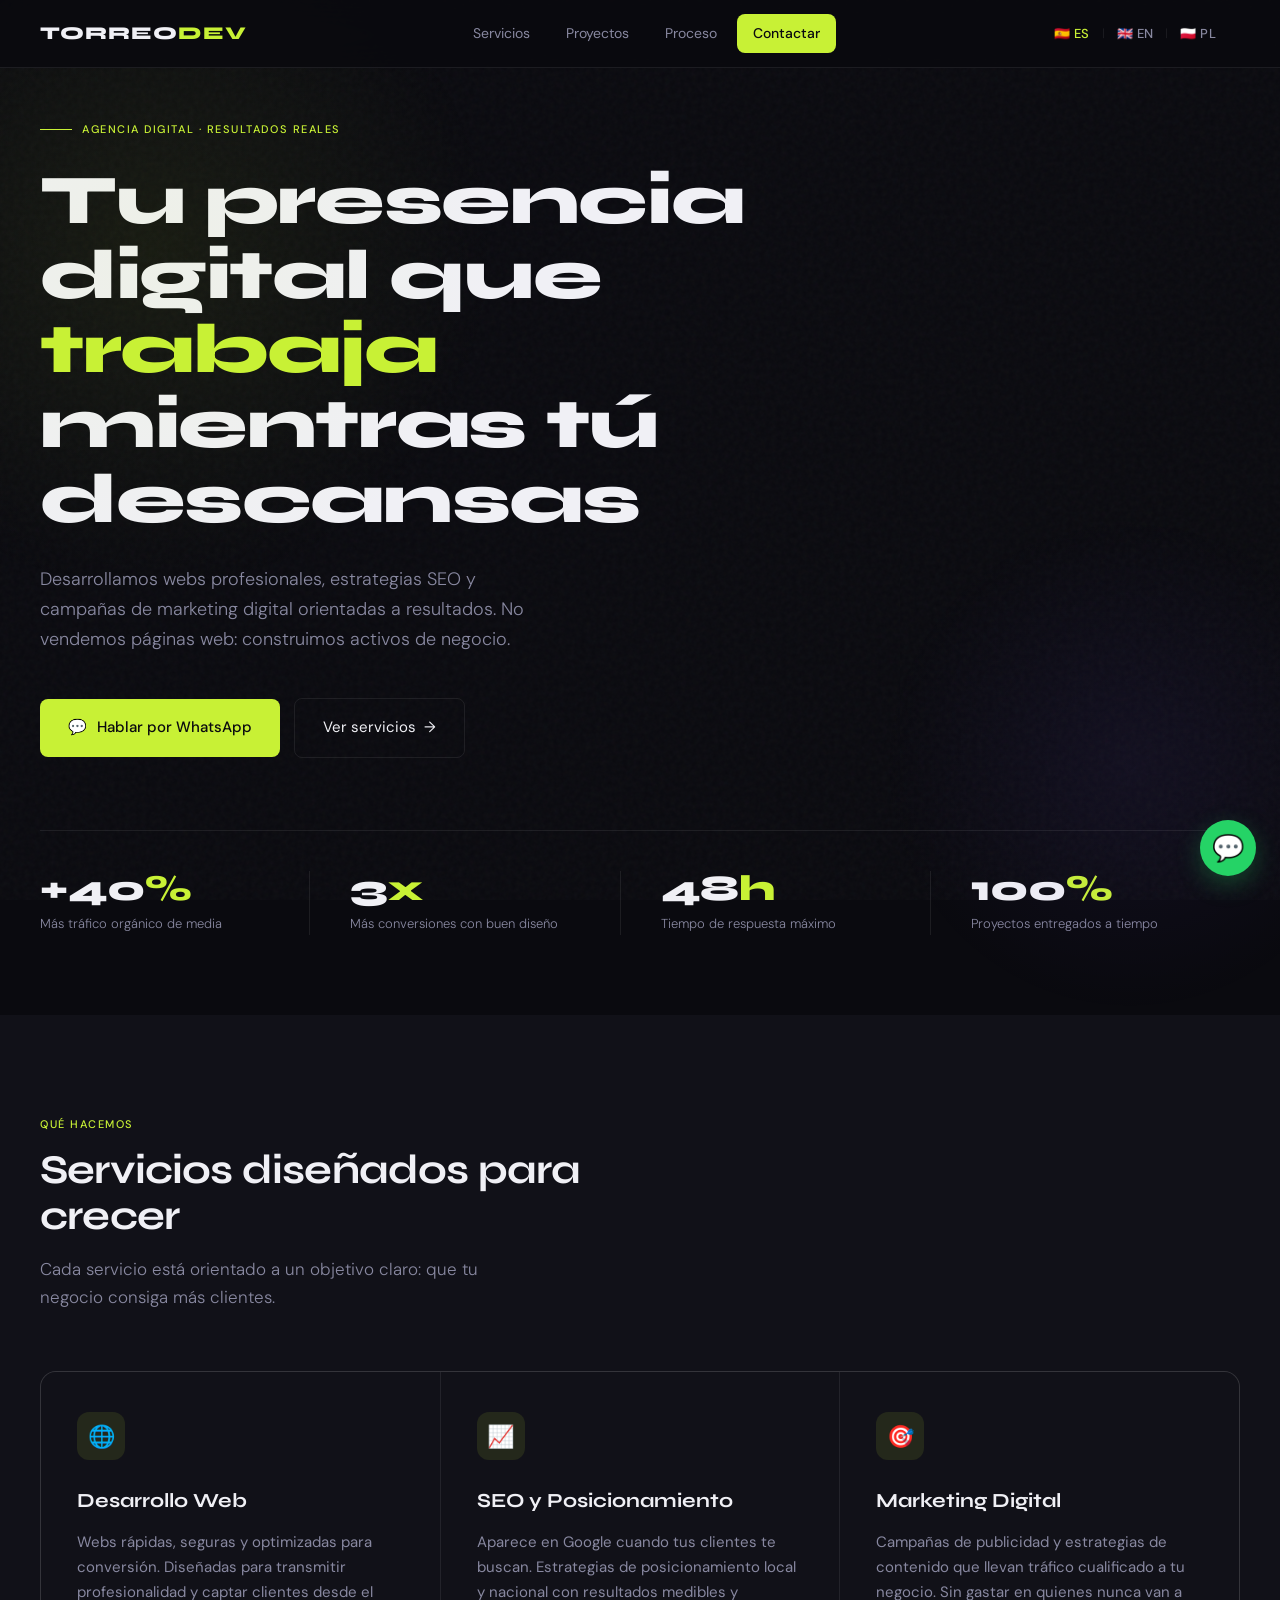
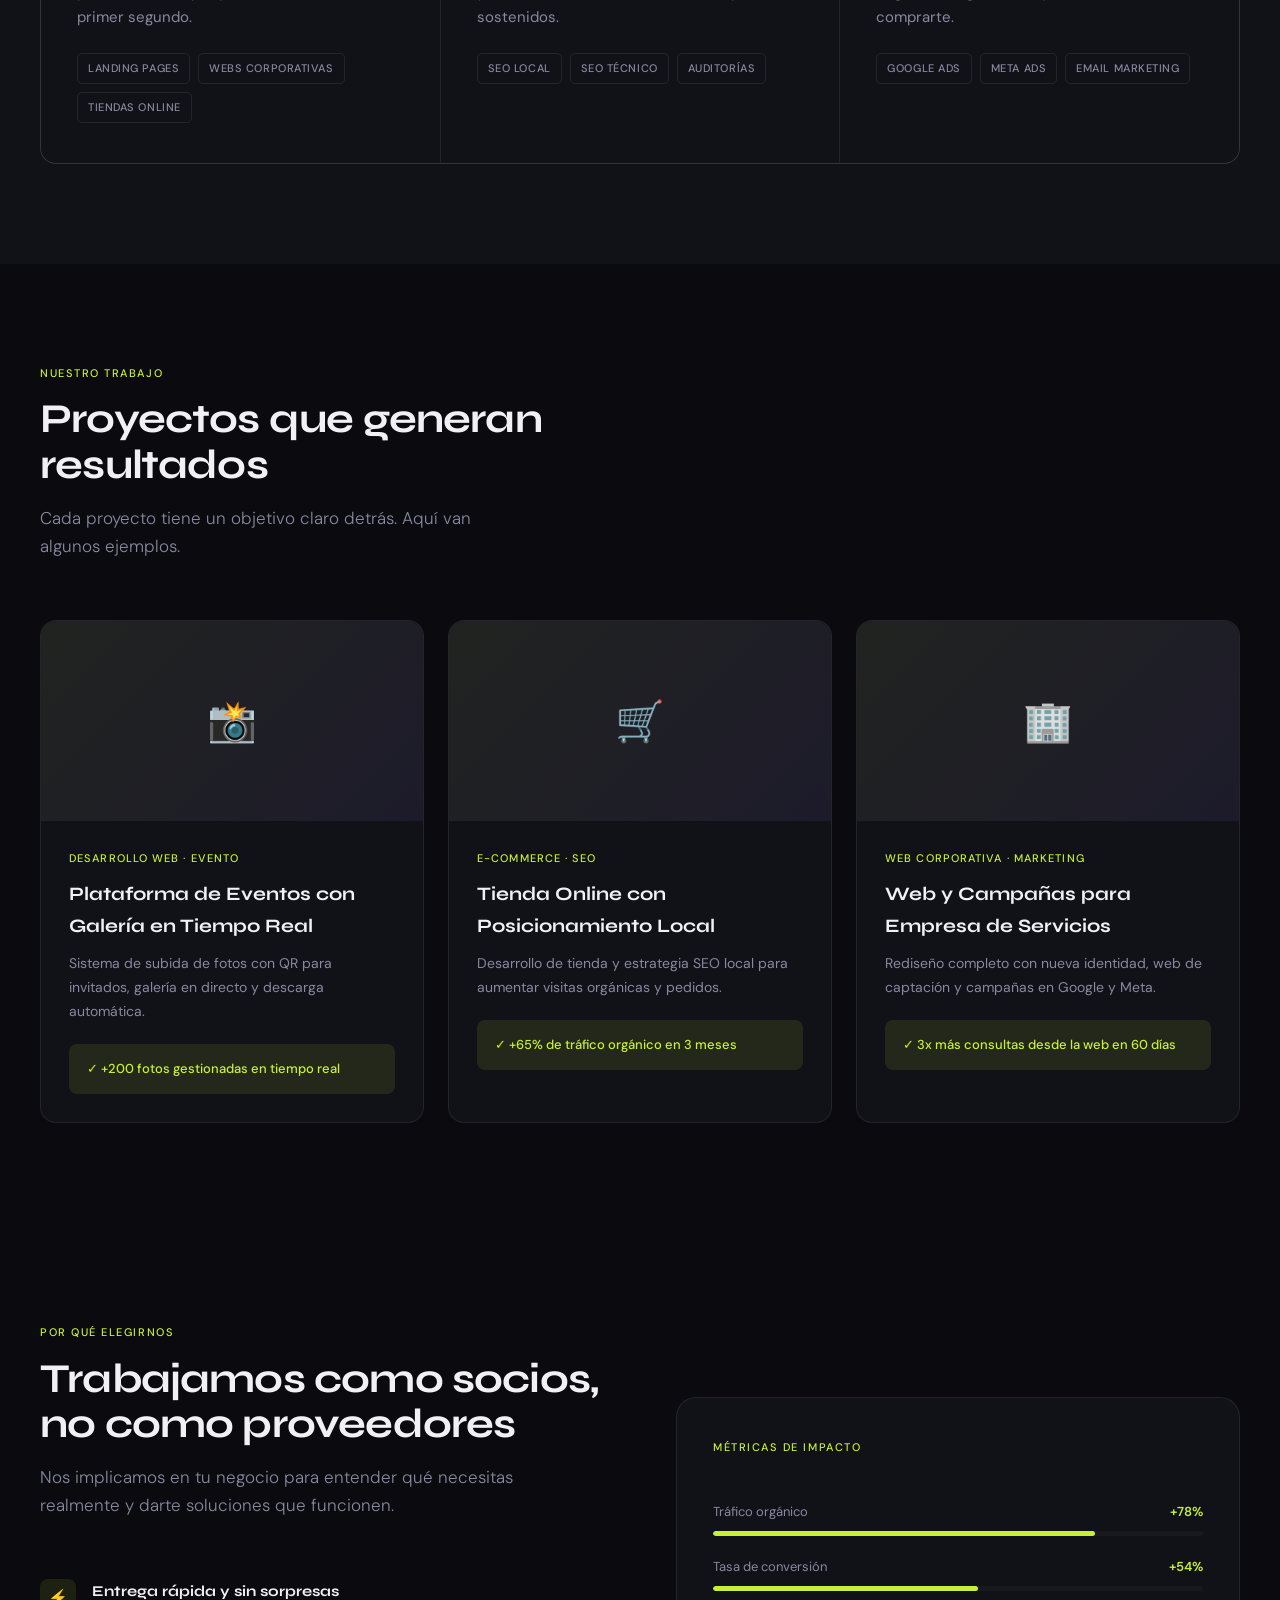
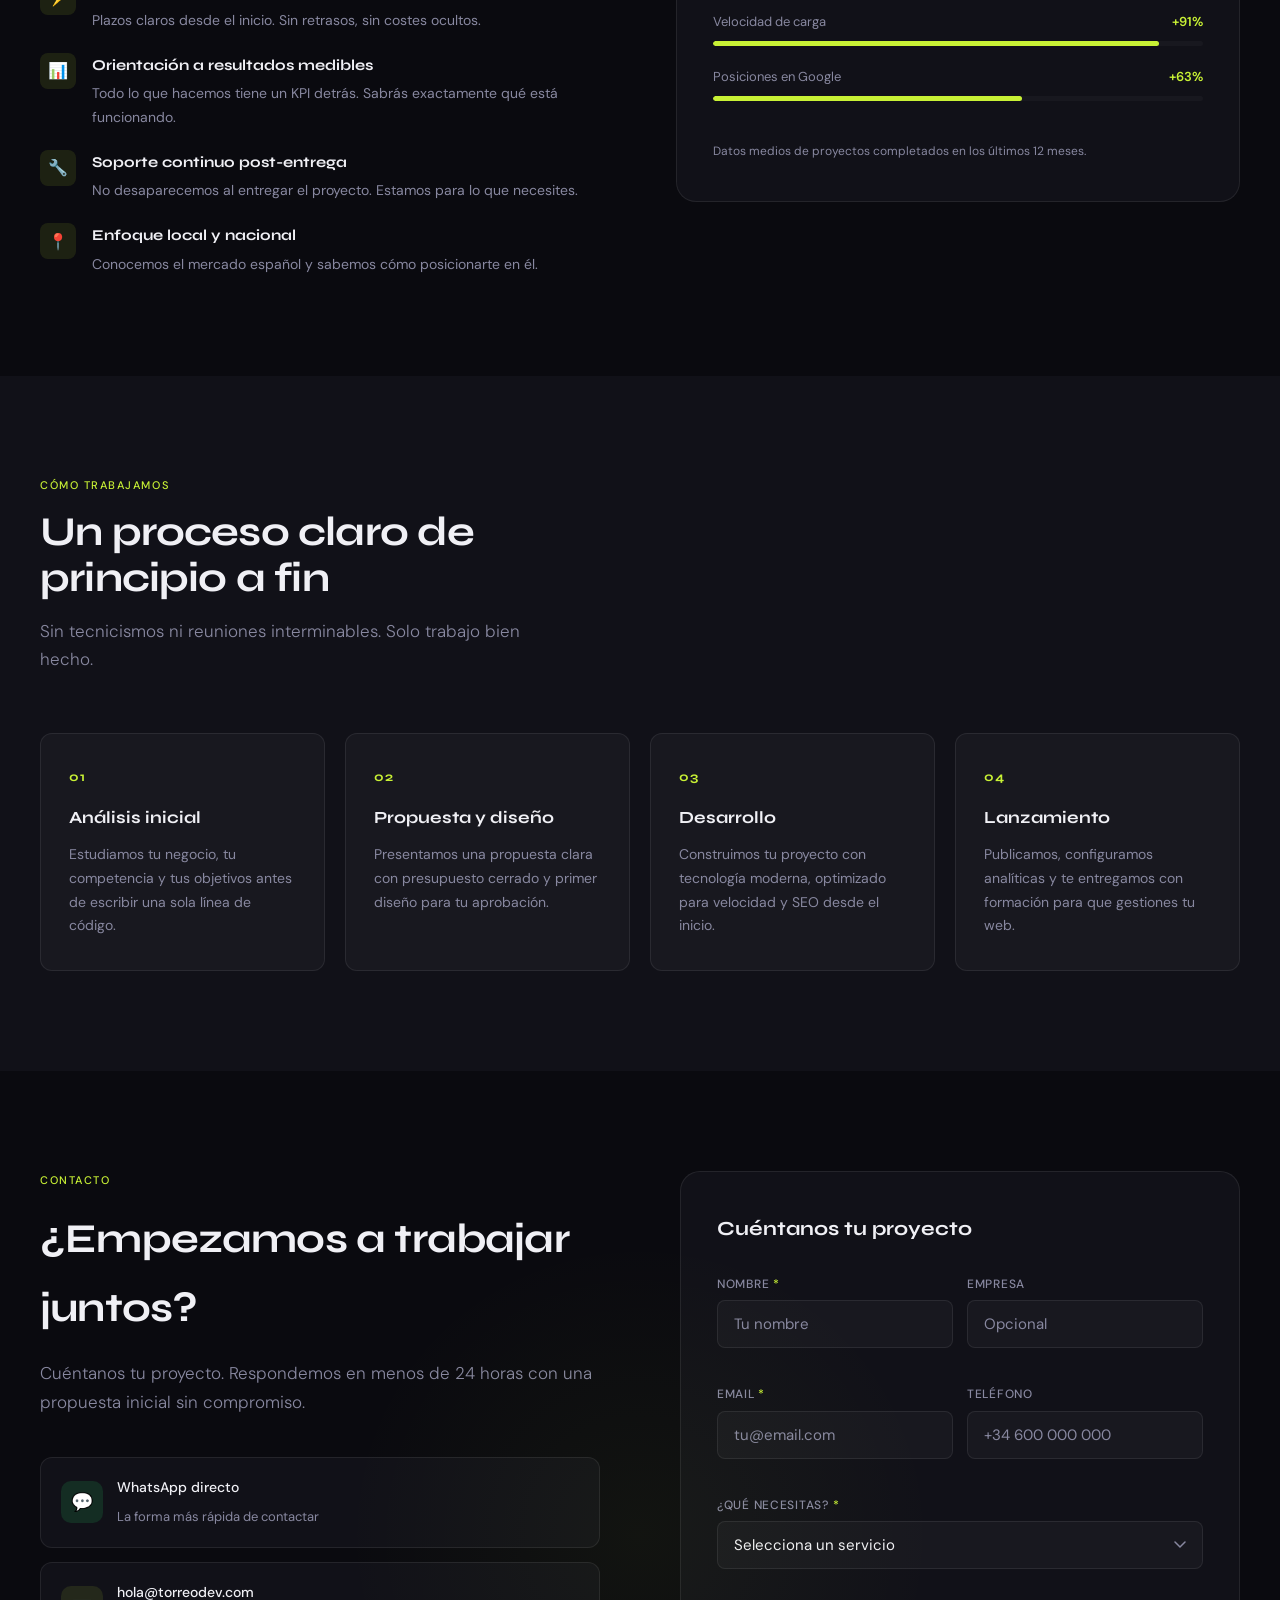
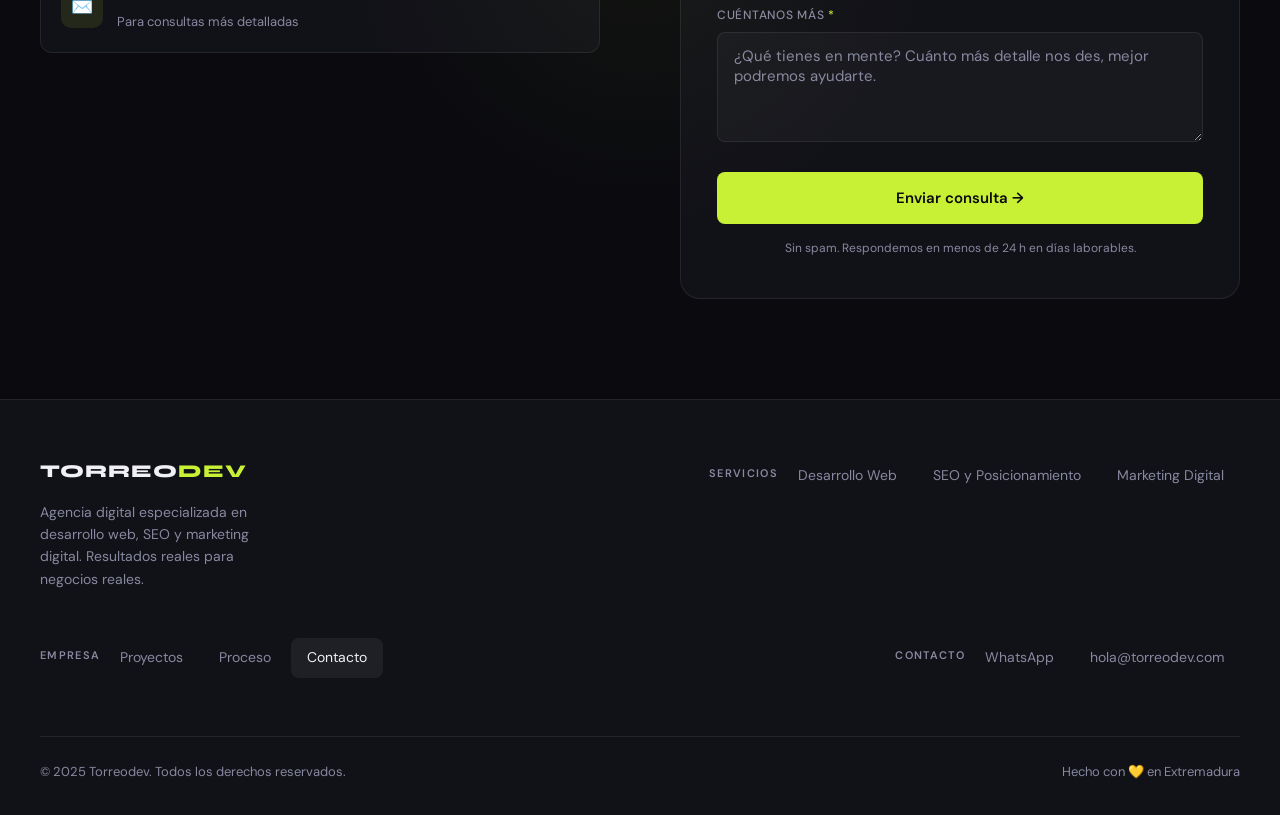
==== commit c0fea9d7: "Added Languages EN and PL" ====
--- a/index.html
+++ b/index.html
@@ -1,5 +1,8 @@
 <!doctype html>
-<html lang="es">
+<html
+  lang="es"
+  data-lang="es"
+>
   <head>
     <meta charset="UTF-8" />
     <meta
@@ -88,7 +91,6 @@
 
     <!-- ═══════════════════════════════════════
        DATOS ESTRUCTURADOS (Schema.org)
-       Google los usa para mostrar info rica
   ════════════════════════════════════════ -->
     <script type="application/ld+json">
       {
@@ -110,9 +112,6 @@
       }
     </script>
 
-    <!-- ═══════════════════════════════════════
-       FAVICON (cuando tengas el archivo)
-  ════════════════════════════════════════ -->
     <link
       rel="icon"
       type="image/svg+xml"
@@ -123,9 +122,6 @@
       content="#0a0a0f"
     />
 
-    <!-- ═══════════════════════════════════════
-       FUENTES (solo los pesos que usamos)
-  ════════════════════════════════════════ -->
     <link
       rel="preconnect"
       href="https://fonts.googleapis.com"
@@ -140,7 +136,6 @@
       rel="stylesheet"
     />
 
-    <!-- CSS -->
     <link
       rel="stylesheet"
       href="css/styles.css"
@@ -157,19 +152,73 @@
         aria-label="Torreodev - Inicio"
         >TORREO<span>DEV</span></a
       >
+
       <nav
         role="navigation"
         aria-label="Navegación principal"
       >
-        <a href="#servicios">Servicios</a>
-        <a href="#proyectos">Proyectos</a>
-        <a href="#proceso">Proceso</a>
+        <a
+          href="#servicios"
+          data-i18n="nav.services"
+          >Servicios</a
+        >
+        <a
+          href="#proyectos"
+          data-i18n="nav.projects"
+          >Proyectos</a
+        >
+        <a
+          href="#proceso"
+          data-i18n="nav.process"
+          >Proceso</a
+        >
         <a
           href="#contacto"
           class="nav-cta"
+          data-i18n="nav.contact"
           >Contactar</a
         >
       </nav>
+
+      <!-- SELECTOR DE IDIOMA -->
+      <div
+        class="lang-switcher"
+        role="navigation"
+        aria-label="Selector de idioma"
+      >
+        <button
+          class="lang-btn active"
+          data-lang="es"
+          aria-label="Español"
+        >
+          🇪🇸 ES
+        </button>
+        <span
+          class="lang-sep"
+          aria-hidden="true"
+          >|</span
+        >
+        <button
+          class="lang-btn"
+          data-lang="en"
+          aria-label="English"
+        >
+          🇬🇧 EN
+        </button>
+        <span
+          class="lang-sep"
+          aria-hidden="true"
+          >|</span
+        >
+        <button
+          class="lang-btn"
+          data-lang="pl"
+          aria-label="Polski"
+        >
+          🇵🇱 PL
+        </button>
+      </div>
+
       <button
         class="hamburger"
         id="hamburger"
@@ -187,12 +236,25 @@
       role="navigation"
       aria-label="Menú móvil"
     >
-      <a href="#servicios">Servicios</a>
-      <a href="#proyectos">Proyectos</a>
-      <a href="#proceso">Proceso</a>
+      <a
+        href="#servicios"
+        data-i18n="nav.services"
+        >Servicios</a
+      >
+      <a
+        href="#proyectos"
+        data-i18n="nav.projects"
+        >Proyectos</a
+      >
+      <a
+        href="#proceso"
+        data-i18n="nav.process"
+        >Proceso</a
+      >
       <a
         href="#contacto"
         class="mobile-cta"
+        data-i18n="nav.cta"
         >Solicitar presupuesto</a
       >
     </div>
@@ -216,15 +278,22 @@
       <div
         class="hero-label"
         aria-hidden="true"
+        data-i18n="hero.label"
       >
         Agencia digital · Resultados reales
       </div>
 
-      <h1 id="hero-title">
+      <h1
+        id="hero-title"
+        data-i18n="hero.title"
+      >
         Tu presencia digital que <em>trabaja</em><br />mientras tú descansas
       </h1>
 
-      <p class="hero-desc">
+      <p
+        class="hero-desc"
+        data-i18n="hero.desc"
+      >
         Desarrollamos webs profesionales, estrategias SEO y campañas de
         marketing digital orientadas a resultados. No vendemos páginas web:
         construimos activos de negocio.
@@ -237,13 +306,16 @@
           target="_blank"
           rel="noopener"
         >
-          <span aria-hidden="true">💬</span> Hablar por WhatsApp
+          <span aria-hidden="true">💬</span>
+          <span data-i18n="hero.cta.wa">Hablar por WhatsApp</span>
         </a>
         <a
           href="#servicios"
           class="btn-ghost"
-          >Ver servicios <span aria-hidden="true">→</span></a
-        >
+        >
+          <span data-i18n="hero.cta.services">Ver servicios</span>
+          <span aria-hidden="true">→</span>
+        </a>
       </div>
 
       <div
@@ -252,19 +324,39 @@
       >
         <div class="stat">
           <div class="stat-num">+40<span>%</span></div>
-          <div class="stat-label">Más tráfico orgánico de media</div>
+          <div
+            class="stat-label"
+            data-i18n="stats.traffic"
+          >
+            Más tráfico orgánico de media
+          </div>
         </div>
         <div class="stat">
           <div class="stat-num">3<span>x</span></div>
-          <div class="stat-label">Más conversiones con buen diseño</div>
+          <div
+            class="stat-label"
+            data-i18n="stats.conversions"
+          >
+            Más conversiones con buen diseño
+          </div>
         </div>
         <div class="stat">
           <div class="stat-num">48<span>h</span></div>
-          <div class="stat-label">Tiempo de respuesta máximo</div>
+          <div
+            class="stat-label"
+            data-i18n="stats.response"
+          >
+            Tiempo de respuesta máximo
+          </div>
         </div>
         <div class="stat">
           <div class="stat-num">100<span>%</span></div>
-          <div class="stat-label">Proyectos entregados a tiempo</div>
+          <div
+            class="stat-label"
+            data-i18n="stats.delivery"
+          >
+            Proyectos entregados a tiempo
+          </div>
         </div>
       </div>
     </section>
@@ -276,14 +368,23 @@
       id="servicios"
       aria-labelledby="servicios-title"
     >
-      <div class="section-label">Qué hacemos</div>
+      <div
+        class="section-label"
+        data-i18n="services.label"
+      >
+        Qué hacemos
+      </div>
       <h2
         class="section-title"
         id="servicios-title"
+        data-i18n="services.title"
       >
         Servicios diseñados para crecer
       </h2>
-      <p class="section-subtitle">
+      <p
+        class="section-subtitle"
+        data-i18n="services.subtitle"
+      >
         Cada servicio está orientado a un objetivo claro: que tu negocio consiga
         más clientes.
       </p>
@@ -296,16 +397,24 @@
           >
             🌐
           </div>
-          <h3>Desarrollo Web</h3>
-          <p>
+          <h3 data-i18n="services.web.title">Desarrollo Web</h3>
+          <p data-i18n="services.web.desc">
             Webs rápidas, seguras y optimizadas para conversión. Diseñadas para
             transmitir profesionalidad y captar clientes desde el primer
             segundo.
           </p>
           <div class="service-tags">
             <span class="tag">Landing pages</span>
-            <span class="tag">Webs corporativas</span>
-            <span class="tag">Tiendas online</span>
+            <span
+              class="tag"
+              data-i18n="services.web.tag2"
+              >Webs corporativas</span
+            >
+            <span
+              class="tag"
+              data-i18n="services.web.tag3"
+              >Tiendas online</span
+            >
           </div>
         </article>
 
@@ -316,16 +425,28 @@
           >
             📈
           </div>
-          <h3>SEO y Posicionamiento</h3>
-          <p>
+          <h3 data-i18n="services.seo.title">SEO y Posicionamiento</h3>
+          <p data-i18n="services.seo.desc">
             Aparece en Google cuando tus clientes te buscan. Estrategias de
             posicionamiento local y nacional con resultados medibles y
             sostenidos.
           </p>
           <div class="service-tags">
-            <span class="tag">SEO local</span>
-            <span class="tag">SEO técnico</span>
-            <span class="tag">Auditorías</span>
+            <span
+              class="tag"
+              data-i18n="services.seo.tag1"
+              >SEO local</span
+            >
+            <span
+              class="tag"
+              data-i18n="services.seo.tag2"
+              >SEO técnico</span
+            >
+            <span
+              class="tag"
+              data-i18n="services.seo.tag3"
+              >Auditorías</span
+            >
           </div>
         </article>
 
@@ -336,8 +457,8 @@
           >
             🎯
           </div>
-          <h3>Marketing Digital</h3>
-          <p>
+          <h3 data-i18n="services.marketing.title">Marketing Digital</h3>
+          <p data-i18n="services.marketing.desc">
             Campañas de publicidad y estrategias de contenido que llevan tráfico
             cualificado a tu negocio. Sin gastar en quienes nunca van a
             comprarte.
@@ -358,14 +479,23 @@
       id="proyectos"
       aria-labelledby="proyectos-title"
     >
-      <div class="section-label">Nuestro trabajo</div>
+      <div
+        class="section-label"
+        data-i18n="projects.label"
+      >
+        Nuestro trabajo
+      </div>
       <h2
         class="section-title"
         id="proyectos-title"
+        data-i18n="projects.title"
       >
         Proyectos que generan resultados
       </h2>
-      <p class="section-subtitle">
+      <p
+        class="section-subtitle"
+        data-i18n="projects.subtitle"
+      >
         Cada proyecto tiene un objetivo claro detrás. Aquí van algunos ejemplos.
       </p>
 
@@ -379,13 +509,23 @@
             <span>📸</span>
           </div>
           <div class="project-body">
-            <div class="project-type">Desarrollo Web · Evento</div>
-            <h3>Plataforma de Eventos con Galería en Tiempo Real</h3>
-            <p>
+            <div
+              class="project-type"
+              data-i18n="projects.p1.type"
+            >
+              Desarrollo Web · Evento
+            </div>
+            <h3 data-i18n="projects.p1.title">
+              Plataforma de Eventos con Galería en Tiempo Real
+            </h3>
+            <p data-i18n="projects.p1.desc">
               Sistema de subida de fotos con QR para invitados, galería en
               directo y descarga automática.
             </p>
-            <div class="project-result">
+            <div
+              class="project-result"
+              data-i18n="projects.p1.result"
+            >
               ✓ +200 fotos gestionadas en tiempo real
             </div>
           </div>
@@ -400,13 +540,23 @@
             <span>🛒</span>
           </div>
           <div class="project-body">
-            <div class="project-type">E-commerce · SEO</div>
-            <h3>Tienda Online con Posicionamiento Local</h3>
-            <p>
+            <div
+              class="project-type"
+              data-i18n="projects.p2.type"
+            >
+              E-commerce · SEO
+            </div>
+            <h3 data-i18n="projects.p2.title">
+              Tienda Online con Posicionamiento Local
+            </h3>
+            <p data-i18n="projects.p2.desc">
               Desarrollo de tienda y estrategia SEO local para aumentar visitas
               orgánicas y pedidos.
             </p>
-            <div class="project-result">
+            <div
+              class="project-result"
+              data-i18n="projects.p2.result"
+            >
               ✓ +65% de tráfico orgánico en 3 meses
             </div>
           </div>
@@ -421,13 +571,23 @@
             <span>🏢</span>
           </div>
           <div class="project-body">
-            <div class="project-type">Web Corporativa · Marketing</div>
-            <h3>Web y Campañas para Empresa de Servicios</h3>
-            <p>
+            <div
+              class="project-type"
+              data-i18n="projects.p3.type"
+            >
+              Web Corporativa · Marketing
+            </div>
+            <h3 data-i18n="projects.p3.title">
+              Web y Campañas para Empresa de Servicios
+            </h3>
+            <p data-i18n="projects.p3.desc">
               Rediseño completo con nueva identidad, web de captación y campañas
               en Google y Meta.
             </p>
-            <div class="project-result">
+            <div
+              class="project-result"
+              data-i18n="projects.p3.result"
+            >
               ✓ 3x más consultas desde la web en 60 días
             </div>
           </div>
@@ -441,14 +601,23 @@
     <section aria-labelledby="why-title">
       <div class="why-grid">
         <div>
-          <div class="section-label">Por qué elegirnos</div>
+          <div
+            class="section-label"
+            data-i18n="why.label"
+          >
+            Por qué elegirnos
+          </div>
           <h2
             class="section-title"
             id="why-title"
+            data-i18n="why.title"
           >
             Trabajamos como socios, no como proveedores
           </h2>
-          <p class="section-subtitle">
+          <p
+            class="section-subtitle"
+            data-i18n="why.subtitle"
+          >
             Nos implicamos en tu negocio para entender qué necesitas realmente y
             darte soluciones que funcionen.
           </p>
@@ -464,8 +633,8 @@
                 ⚡
               </div>
               <div>
-                <h3>Entrega rápida y sin sorpresas</h3>
-                <p>
+                <h3 data-i18n="why.w1.title">Entrega rápida y sin sorpresas</h3>
+                <p data-i18n="why.w1.desc">
                   Plazos claros desde el inicio. Sin retrasos, sin costes
                   ocultos.
                 </p>
@@ -479,8 +648,10 @@
                 📊
               </div>
               <div>
-                <h3>Orientación a resultados medibles</h3>
-                <p>
+                <h3 data-i18n="why.w2.title">
+                  Orientación a resultados medibles
+                </h3>
+                <p data-i18n="why.w2.desc">
                   Todo lo que hacemos tiene un KPI detrás. Sabrás exactamente
                   qué está funcionando.
                 </p>
@@ -494,8 +665,8 @@
                 🔧
               </div>
               <div>
-                <h3>Soporte continuo post-entrega</h3>
-                <p>
+                <h3 data-i18n="why.w3.title">Soporte continuo post-entrega</h3>
+                <p data-i18n="why.w3.desc">
                   No desaparecemos al entregar el proyecto. Estamos para lo que
                   necesites.
                 </p>
@@ -509,8 +680,8 @@
                 📍
               </div>
               <div>
-                <h3>Enfoque local y nacional</h3>
-                <p>
+                <h3 data-i18n="why.w4.title">Enfoque local y nacional</h3>
+                <p data-i18n="why.w4.desc">
                   Conocemos el mercado español y sabemos cómo posicionarte en
                   él.
                 </p>
@@ -526,12 +697,14 @@
           <div
             class="section-label"
             style="margin-bottom: 24px"
+            data-i18n="why.metrics.label"
           >
             Métricas de impacto
           </div>
           <div class="metric-row">
             <div class="metric-label">
-              <span>Tráfico orgánico</span><span>+78%</span>
+              <span data-i18n="why.metrics.traffic">Tráfico orgánico</span
+              ><span>+78%</span>
             </div>
             <div class="metric-bar">
               <div
@@ -542,7 +715,8 @@
           </div>
           <div class="metric-row">
             <div class="metric-label">
-              <span>Tasa de conversión</span><span>+54%</span>
+              <span data-i18n="why.metrics.conversion">Tasa de conversión</span
+              ><span>+54%</span>
             </div>
             <div class="metric-bar">
               <div
@@ -553,7 +727,8 @@
           </div>
           <div class="metric-row">
             <div class="metric-label">
-              <span>Velocidad de carga</span><span>+91%</span>
+              <span data-i18n="why.metrics.speed">Velocidad de carga</span
+              ><span>+91%</span>
             </div>
             <div class="metric-bar">
               <div
@@ -564,7 +739,8 @@
           </div>
           <div class="metric-row">
             <div class="metric-label">
-              <span>Posiciones en Google</span><span>+63%</span>
+              <span data-i18n="why.metrics.positions">Posiciones en Google</span
+              ><span>+63%</span>
             </div>
             <div class="metric-bar">
               <div
@@ -573,7 +749,10 @@
               ></div>
             </div>
           </div>
-          <p style="font-size: 12px; color: var(--muted); margin-top: 20px">
+          <p
+            style="font-size: 12px; color: var(--muted); margin-top: 20px"
+            data-i18n="why.metrics.note"
+          >
             Datos medios de proyectos completados en los últimos 12 meses.
           </p>
         </div>
@@ -587,14 +766,23 @@
       id="proceso"
       aria-labelledby="proceso-title"
     >
-      <div class="section-label">Cómo trabajamos</div>
+      <div
+        class="section-label"
+        data-i18n="process.label"
+      >
+        Cómo trabajamos
+      </div>
       <h2
         class="section-title"
         id="proceso-title"
+        data-i18n="process.title"
       >
         Un proceso claro de principio a fin
       </h2>
-      <p class="section-subtitle">
+      <p
+        class="section-subtitle"
+        data-i18n="process.subtitle"
+      >
         Sin tecnicismos ni reuniones interminables. Solo trabajo bien hecho.
       </p>
 
@@ -603,29 +791,29 @@
         role="list"
       >
         <li class="process-step reveal">
-          <h3>Análisis inicial</h3>
-          <p>
+          <h3 data-i18n="process.s1.title">Análisis inicial</h3>
+          <p data-i18n="process.s1.desc">
             Estudiamos tu negocio, tu competencia y tus objetivos antes de
             escribir una sola línea de código.
           </p>
         </li>
         <li class="process-step reveal reveal-delay-1">
-          <h3>Propuesta y diseño</h3>
-          <p>
+          <h3 data-i18n="process.s2.title">Propuesta y diseño</h3>
+          <p data-i18n="process.s2.desc">
             Presentamos una propuesta clara con presupuesto cerrado y primer
             diseño para tu aprobación.
           </p>
         </li>
         <li class="process-step reveal reveal-delay-2">
-          <h3>Desarrollo</h3>
-          <p>
+          <h3 data-i18n="process.s3.title">Desarrollo</h3>
+          <p data-i18n="process.s3.desc">
             Construimos tu proyecto con tecnología moderna, optimizado para
             velocidad y SEO desde el inicio.
           </p>
         </li>
         <li class="process-step reveal reveal-delay-3">
-          <h3>Lanzamiento</h3>
-          <p>
+          <h3 data-i18n="process.s4.title">Lanzamiento</h3>
+          <p data-i18n="process.s4.desc">
             Publicamos, configuramos analíticas y te entregamos con formación
             para que gestiones tu web.
           </p>
@@ -642,9 +830,19 @@
     >
       <div class="contact-wrapper">
         <div class="contact-info reveal">
-          <div class="section-label">Contacto</div>
-          <h2 id="contacto-title">¿Empezamos a trabajar juntos?</h2>
-          <p>
+          <div
+            class="section-label"
+            data-i18n="contact.label"
+          >
+            Contacto
+          </div>
+          <h2
+            id="contacto-title"
+            data-i18n="contact.title"
+          >
+            ¿Empezamos a trabajar juntos?
+          </h2>
+          <p data-i18n="contact.desc">
             Cuéntanos tu proyecto. Respondemos en menos de 24 horas con una
             propuesta inicial sin compromiso.
           </p>
@@ -663,14 +861,16 @@
                 💬
               </div>
               <div class="method-text">
-                <strong>WhatsApp directo</strong>
-                <span>La forma más rápida de contactar</span>
+                <strong data-i18n="contact.wa.title">WhatsApp directo</strong>
+                <span data-i18n="contact.wa.desc"
+                  >La forma más rápida de contactar</span
+                >
               </div>
             </a>
             <a
               href="mailto:hola@torreodev.com"
               class="contact-method"
-              aria-label="Enviar email a hola@torreodev.com"
+              aria-label="Enviar email"
             >
               <div
                 class="method-icon mail"
@@ -680,7 +880,9 @@
               </div>
               <div class="method-text">
                 <strong>hola@torreodev.com</strong>
-                <span>Para consultas más detalladas</span>
+                <span data-i18n="contact.email.desc"
+                  >Para consultas más detalladas</span
+                >
               </div>
             </a>
           </div>
@@ -688,7 +890,7 @@
 
         <!-- FORMULARIO FORMSPREE + HONEYPOT + RATE LIMIT -->
         <div class="contact-form reveal reveal-delay-1">
-          <h3>Cuéntanos tu proyecto</h3>
+          <h3 data-i18n="form.title">Cuéntanos tu proyecto</h3>
 
           <form
             id="contact-form"
@@ -717,21 +919,21 @@
               name="_timestamp"
             />
 
-            <!-- Campos reales -->
             <div class="form-grid">
               <div class="form-group">
-                <label for="nombre"
-                  >Nombre
+                <label for="nombre">
+                  <span data-i18n="form.name">Nombre</span>
                   <span
                     class="required"
                     aria-hidden="true"
                     >*</span
-                  ></label
-                >
+                  >
+                </label>
                 <input
                   type="text"
                   id="nombre"
                   name="nombre"
+                  data-i18n="form.placeholder.name"
                   placeholder="Tu nombre"
                   required
                   autocomplete="given-name"
@@ -744,29 +946,35 @@
               </div>
 
               <div class="form-group">
-                <label for="empresa">Empresa</label>
+                <label
+                  for="empresa"
+                  data-i18n="form.company"
+                  >Empresa</label
+                >
                 <input
                   type="text"
                   id="empresa"
                   name="empresa"
+                  data-i18n="form.placeholder.company"
                   placeholder="Opcional"
                   autocomplete="organization"
                 />
               </div>
 
               <div class="form-group">
-                <label for="email"
-                  >Email
+                <label for="email">
+                  <span data-i18n="form.email">Email</span>
                   <span
                     class="required"
                     aria-hidden="true"
                     >*</span
-                  ></label
-                >
+                  >
+                </label>
                 <input
                   type="email"
                   id="email"
                   name="email"
+                  data-i18n="form.placeholder.email"
                   placeholder="tu@email.com"
                   required
                   autocomplete="email"
@@ -779,36 +987,71 @@
               </div>
 
               <div class="form-group">
-                <label for="telefono">Teléfono</label>
+                <label
+                  for="telefono"
+                  data-i18n="form.phone"
+                  >Teléfono</label
+                >
                 <input
                   type="tel"
                   id="telefono"
                   name="telefono"
+                  data-i18n="form.placeholder.phone"
                   placeholder="+34 600 000 000"
                   autocomplete="tel"
                 />
               </div>
 
               <div class="form-group full">
-                <label for="servicio"
-                  >¿Qué necesitas?
+                <label for="servicio">
+                  <span data-i18n="form.service">¿Qué necesitas?</span>
                   <span
                     class="required"
                     aria-hidden="true"
                     >*</span
-                  ></label
-                >
+                  >
+                </label>
                 <select
                   id="servicio"
                   name="servicio"
                   required
                 >
-                  <option value="">Selecciona un servicio</option>
-                  <option value="desarrollo-web">Desarrollo web</option>
-                  <option value="seo">SEO y posicionamiento</option>
-                  <option value="marketing">Marketing digital</option>
-                  <option value="paquete">Paquete completo</option>
-                  <option value="sin-definir">No lo tengo claro aún</option>
+                  <option
+                    value=""
+                    data-i18n="form.service.placeholder"
+                  >
+                    Selecciona un servicio
+                  </option>
+                  <option
+                    value="desarrollo-web"
+                    data-i18n="form.service.web"
+                  >
+                    Desarrollo web
+                  </option>
+                  <option
+                    value="seo"
+                    data-i18n="form.service.seo"
+                  >
+                    SEO y posicionamiento
+                  </option>
+                  <option
+                    value="marketing"
+                    data-i18n="form.service.marketing"
+                  >
+                    Marketing digital
+                  </option>
+                  <option
+                    value="paquete"
+                    data-i18n="form.service.bundle"
+                  >
+                    Paquete completo
+                  </option>
+                  <option
+                    value="sin-definir"
+                    data-i18n="form.service.unsure"
+                  >
+                    No lo tengo claro aún
+                  </option>
                 </select>
                 <span
                   class="field-error"
@@ -818,17 +1061,18 @@
               </div>
 
               <div class="form-group full">
-                <label for="mensaje"
-                  >Cuéntanos más
+                <label for="mensaje">
+                  <span data-i18n="form.message">Cuéntanos más</span>
                   <span
                     class="required"
                     aria-hidden="true"
                     >*</span
-                  ></label
-                >
+                  >
+                </label>
                 <textarea
                   id="mensaje"
                   name="mensaje"
+                  data-i18n="form.placeholder.message"
                   placeholder="¿Qué tienes en mente? Cuánto más detalle nos des, mejor podremos ayudarte."
                   required
                   minlength="20"
@@ -846,16 +1090,24 @@
               class="btn-submit"
               id="btn-submit"
             >
-              <span id="btn-text">Enviar consulta →</span>
+              <span
+                id="btn-text"
+                data-i18n="form.submit"
+                >Enviar consulta →</span
+              >
               <span
                 id="btn-loading"
                 hidden
                 aria-hidden="true"
+                data-i18n="form.sending"
                 >Enviando…</span
               >
             </button>
 
-            <p class="form-notice">
+            <p
+              class="form-notice"
+              data-i18n="form.notice"
+            >
               Sin spam. Respondemos en menos de 24 h en días laborables.
             </p>
             <div
@@ -880,8 +1132,8 @@
             >
               ✓
             </div>
-            <h4>¡Mensaje recibido!</h4>
-            <p>
+            <h4 data-i18n="form.success.title">¡Mensaje recibido!</h4>
+            <p data-i18n="form.success.desc">
               Te contactaremos en menos de 24 horas. Si lo necesitas antes,
               escríbenos por WhatsApp.
             </p>
@@ -890,8 +1142,9 @@
               class="btn-primary"
               target="_blank"
               rel="noopener"
-              >Ir al WhatsApp</a
-            >
+            >
+              <span data-i18n="form.success.cta">Ir al WhatsApp</span>
+            </a>
           </div>
         </div>
       </div>
@@ -909,7 +1162,7 @@
             aria-label="Torreodev - Inicio"
             >TORREO<span>DEV</span></a
           >
-          <p>
+          <p data-i18n="footer.tagline">
             Agencia digital especializada en desarrollo web, SEO y marketing
             digital. Resultados reales para negocios reales.
           </p>
@@ -918,25 +1171,49 @@
           class="footer-links"
           aria-label="Servicios"
         >
-          <h4>Servicios</h4>
-          <a href="#servicios">Desarrollo Web</a>
-          <a href="#servicios">SEO y Posicionamiento</a>
-          <a href="#servicios">Marketing Digital</a>
+          <h4 data-i18n="nav.services">Servicios</h4>
+          <a
+            href="#servicios"
+            data-i18n="services.web.title"
+            >Desarrollo Web</a
+          >
+          <a
+            href="#servicios"
+            data-i18n="services.seo.title"
+            >SEO y Posicionamiento</a
+          >
+          <a
+            href="#servicios"
+            data-i18n="services.marketing.title"
+            >Marketing Digital</a
+          >
         </nav>
         <nav
           class="footer-links"
           aria-label="Empresa"
         >
-          <h4>Empresa</h4>
-          <a href="#proyectos">Proyectos</a>
-          <a href="#proceso">Proceso</a>
-          <a href="#contacto">Contacto</a>
+          <h4 data-i18n="footer.company">Empresa</h4>
+          <a
+            href="#proyectos"
+            data-i18n="nav.projects"
+            >Proyectos</a
+          >
+          <a
+            href="#proceso"
+            data-i18n="nav.process"
+            >Proceso</a
+          >
+          <a
+            href="#contacto"
+            data-i18n="nav.contact"
+            >Contacto</a
+          >
         </nav>
         <nav
           class="footer-links"
           aria-label="Contacto"
         >
-          <h4>Contacto</h4>
+          <h4 data-i18n="contact.label">Contacto</h4>
           <a
             href="https://wa.me/34600000000"
             target="_blank"
@@ -947,10 +1224,10 @@
         </nav>
       </div>
       <div class="footer-bottom">
-        <p>
-          © <span id="year"></span> Torreodev. Todos los derechos reservados.
+        <p data-i18n="footer.copy">
+          © 2025 Torreodev. Todos los derechos reservados.
         </p>
-        <p>Hecho con 💛 en Extremadura</p>
+        <p data-i18n="footer.made">Hecho con 💛 en Extremadura</p>
       </div>
     </footer>
 
@@ -962,6 +1239,7 @@
       <span
         class="wa-label"
         aria-hidden="true"
+        data-i18n="wa.label"
         >¿Hablamos por WhatsApp?</span
       >
       <a
@@ -974,7 +1252,6 @@
       >
     </div>
 
-    <!-- JS -->
     <script src="js/main.js"></script>
   </body>
 </html>
--- a/css/styles.css
+++ b/css/styles.css
@@ -14,6 +14,7 @@
    11. WhatsApp flotante
    12. Animaciones
    13. Responsive
+   14. Selector de idioma
 ══════════════════════════════════════════ */
 
 /* ─────────────────────────────────────────
@@ -1076,3 +1077,42 @@
   footer { padding: 40px 24px 28px; }
   .contact-form { padding: 28px 20px; }
 }
+
+/* ─────────────────────────────────────────
+   SELECTOR DE IDIOMA
+───────────────────────────────────────── */
+.lang-switcher {
+  display: flex;
+  align-items: center;
+  gap: 4px;
+  margin-right: 16px;
+}
+
+.lang-sep {
+  color: var(--border);
+  font-size: 12px;
+  user-select: none;
+}
+
+.lang-btn {
+  background: none;
+  border: none;
+  color: var(--muted);
+  font-family: var(--font-body);
+  font-size: 13px;
+  font-weight: 500;
+  padding: 6px 8px;
+  border-radius: var(--radius-sm);
+  cursor: pointer;
+  transition: color 0.2s, background 0.2s;
+  letter-spacing: 0.03em;
+  white-space: nowrap;
+}
+
+.lang-btn:hover { color: var(--text); background: rgba(255,255,255,0.06); }
+.lang-btn.active { color: var(--accent); }
+
+@media (max-width: 960px) {
+  .lang-switcher { margin-right: 8px; }
+  .lang-btn { font-size: 12px; padding: 5px 6px; }
+}
